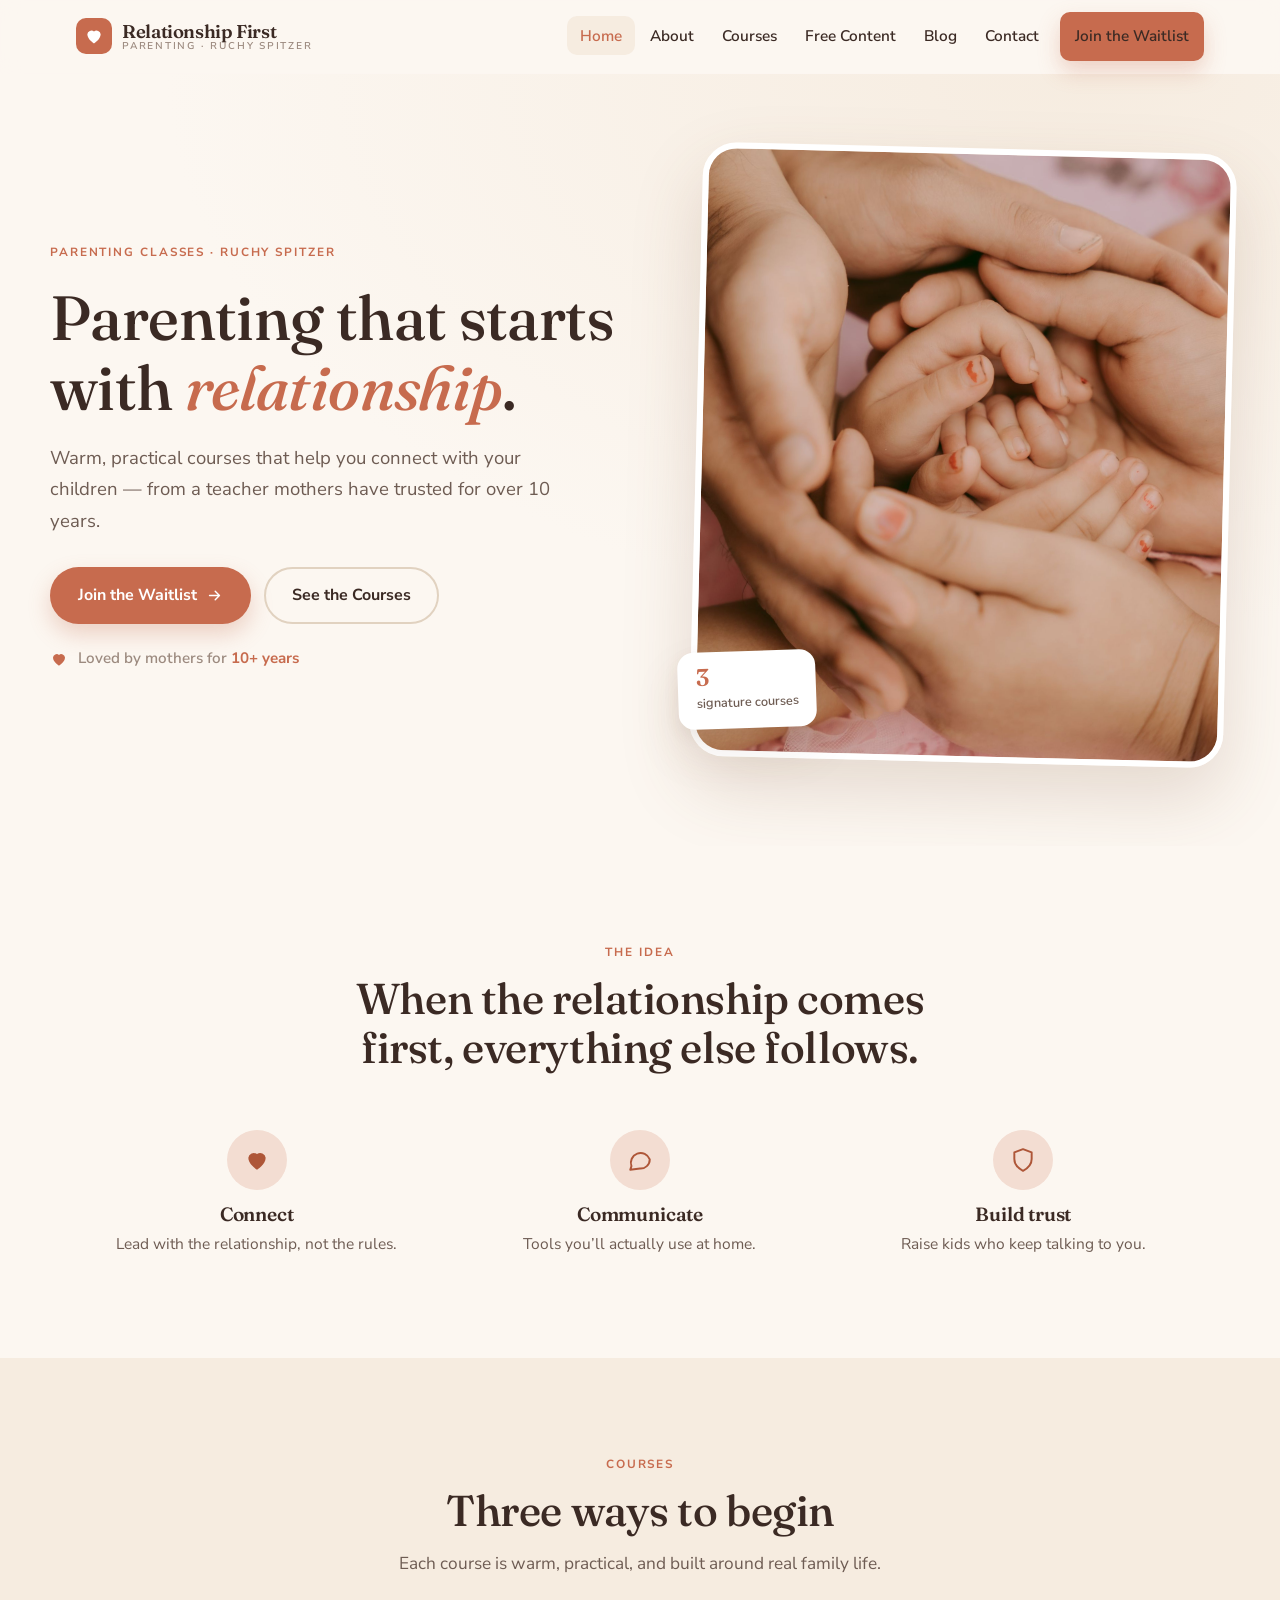
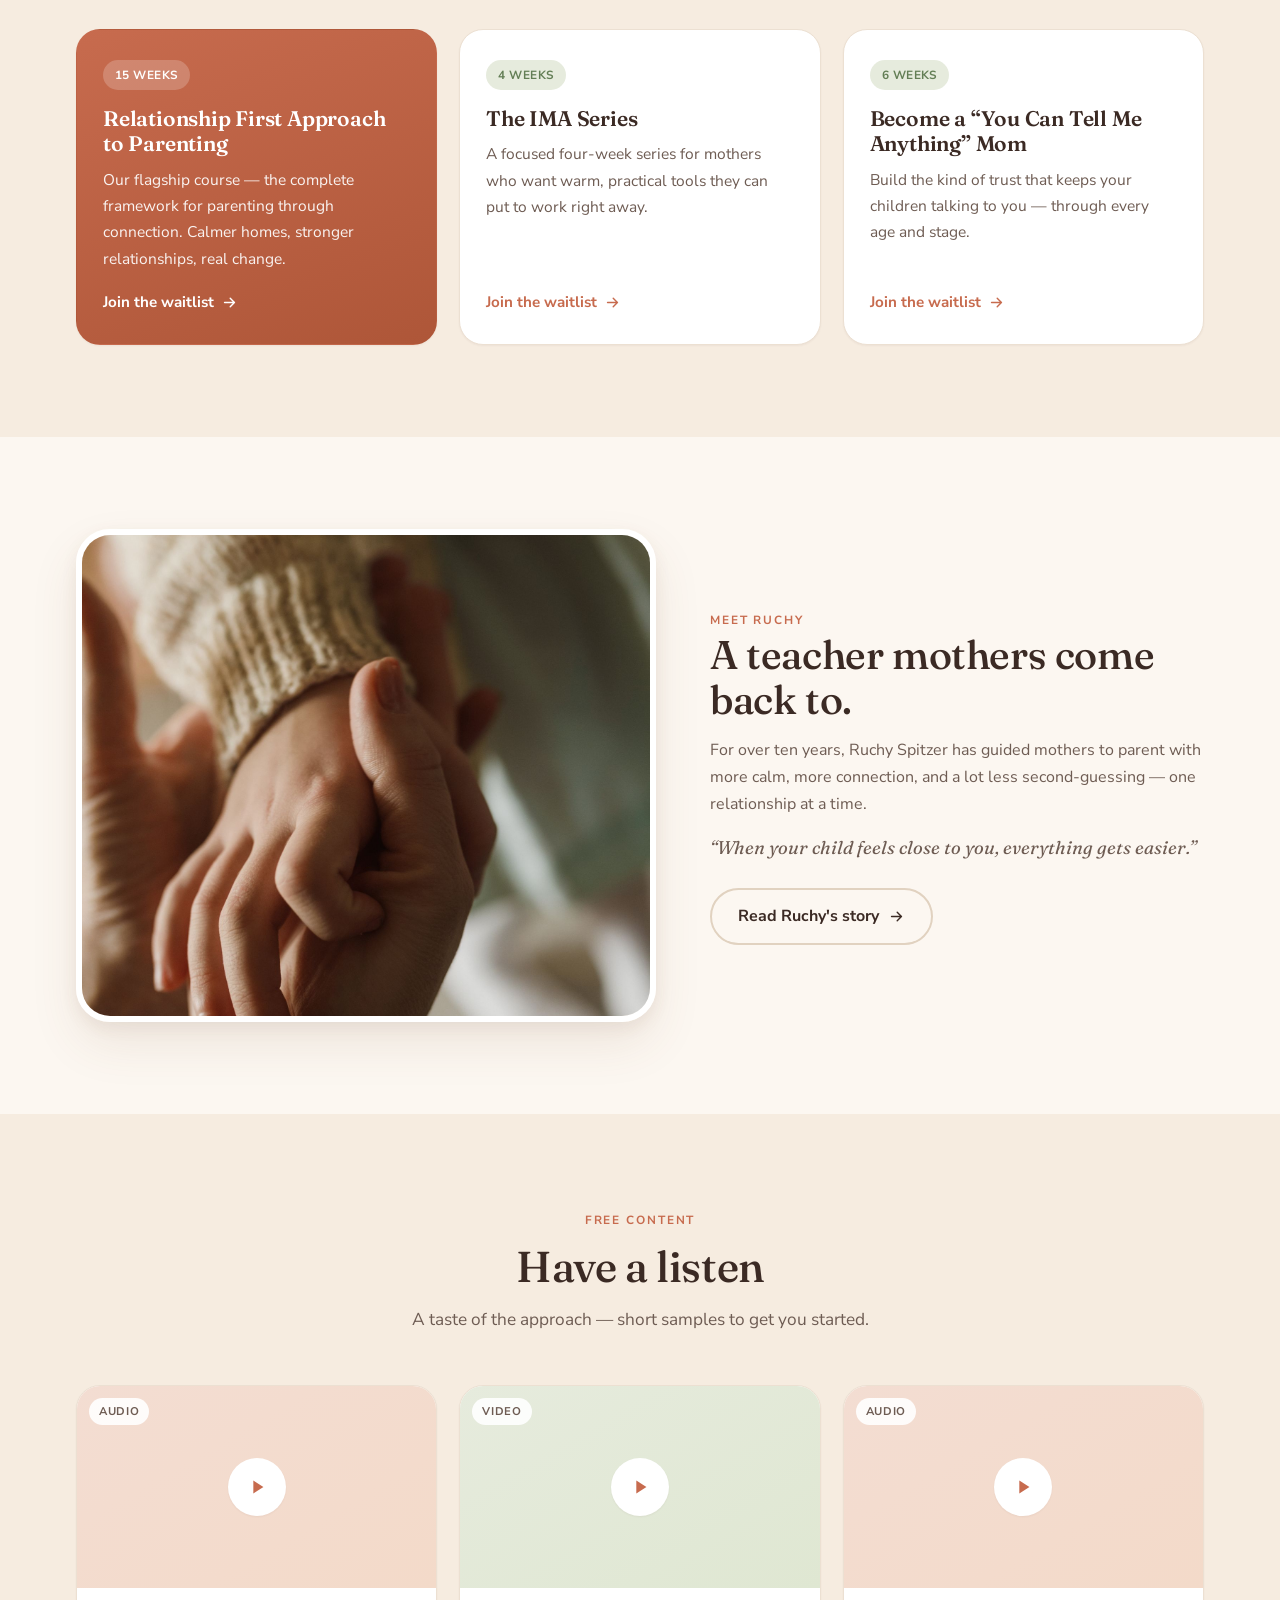
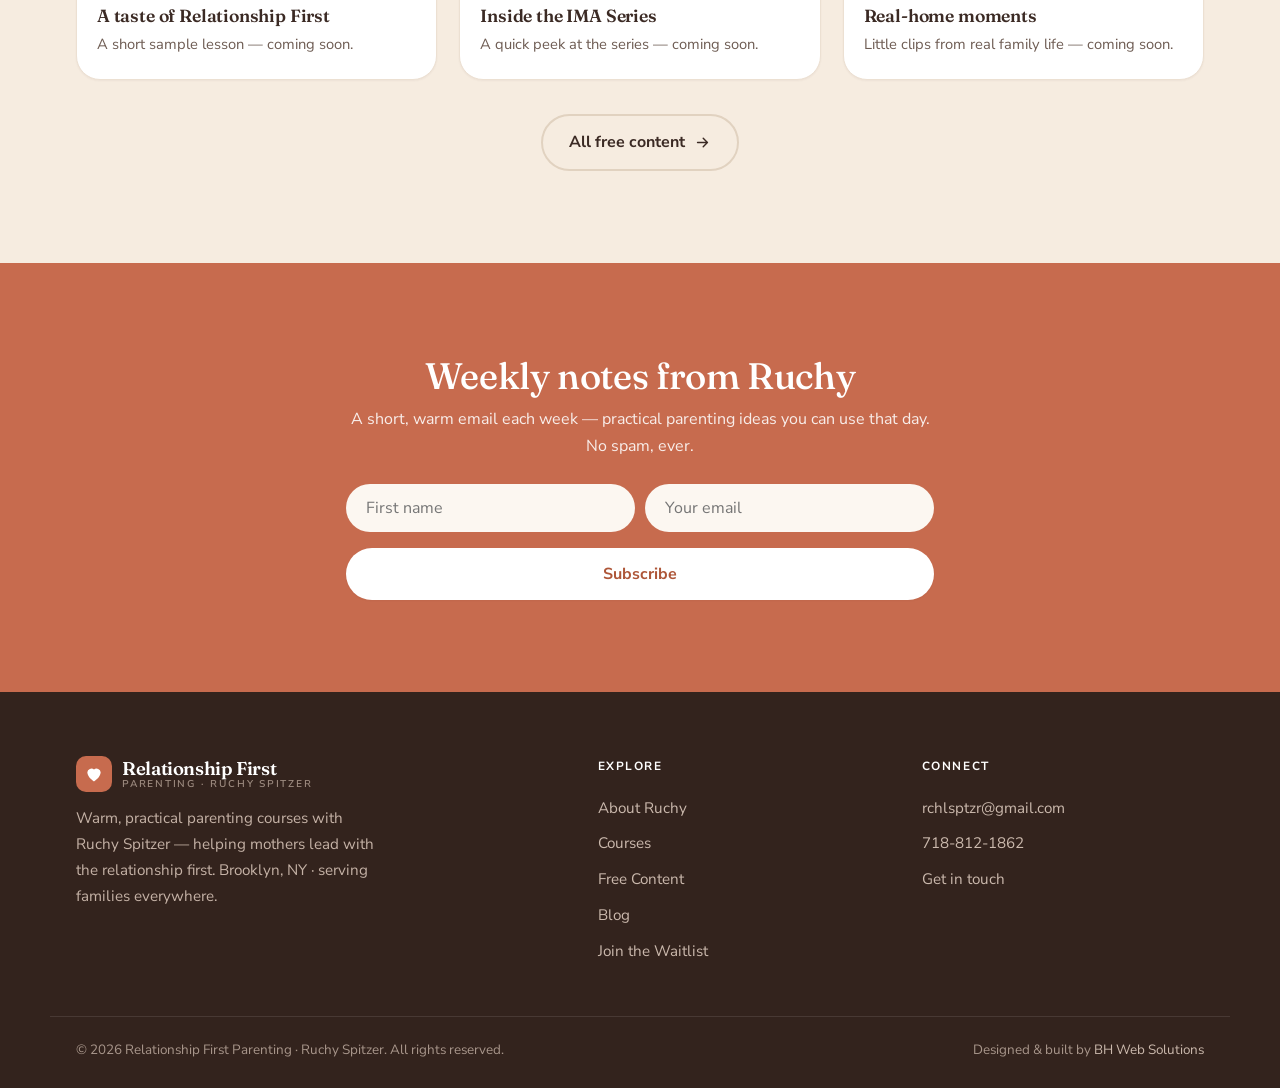
==== index.html @ 416b59f5 "New site: Relationship First Parenting (Ruchy Spitzer) Warm, friendly multi-page site built from the" ====
<!DOCTYPE html>
<html lang="en">
<head>
<meta charset="UTF-8">
<meta name="viewport" content="width=device-width, initial-scale=1.0">
<title>Relationship First Parenting | Ruchy Spitzer — Parenting Classes</title>
<meta name="description" content="Warm, practical parenting courses with Ruchy Spitzer. Lead with the relationship first — sign up or join the waitlist for the next class.">
<meta name="theme-color" content="#C76B4E">
<link rel="icon" type="image/svg+xml" href="assets/favicon.svg">
<meta property="og:type" content="website">
<meta property="og:title" content="Relationship First Parenting | Ruchy Spitzer — Parenting Classes">
<meta property="og:description" content="Warm, practical parenting courses with Ruchy Spitzer. Lead with the relationship first — sign up or join the waitlist for the next class.">
<meta property="og:image" content="assets/img/hero.jpg">
<link rel="preconnect" href="https://fonts.googleapis.com">
<link rel="preconnect" href="https://fonts.gstatic.com" crossorigin>
<link rel="stylesheet" href="assets/site.css">
<script type="application/ld+json">{"@context":"https://schema.org","@type":"Organization","name":"Relationship First Parenting","alternateName":"Ruchy Spitzer Parenting","founder":{"@type":"Person","name":"Ruchy Spitzer"},"url":"https://relationshipfirstparenting.com/","email":"rchlsptzr@gmail.com","telephone":"+1-718-812-1862","description":"Warm, practical parenting courses by Ruchy Spitzer — leading with the relationship first."}</script>
</head>
<body>
<nav class="nav" id="nav">
  <div class="in">
    <a href="index.html" class="brand" aria-label="Relationship First Parenting home">
      <span class="brand__mark"><svg viewBox="0 0 24 24" fill="currentColor"><path d="M12 21s-8-4.9-8-11a5 5 0 0 1 8-3.5A5 5 0 0 1 20 10c0 6.1-8 11-8 11Z"/></svg></span>
      <span class="brand__txt">Relationship First<small>Parenting · Ruchy Spitzer</small></span>
    </a>
    <ul class="nav__links">
      <li><a href="index.html" aria-current="page">Home</a></li>
      <li><a href="about.html">About</a></li>
      <li><a href="courses.html">Courses</a></li>
      <li><a href="resources.html">Free Content</a></li>
      <li><a href="blog.html">Blog</a></li>
      <li><a href="contact.html">Contact</a></li>
      <li class="nav__cta"><a href="contact.html" class="btn btn--clay btn--sm">Join the Waitlist</a></li>
    </ul>
    <button class="burger" id="burger" aria-label="Open menu" aria-expanded="false"><span></span><span></span><span></span></button>
  </div>
</nav>
<div class="mobile" id="mobile">
  <a href="index.html">Home</a>
  <a href="about.html">About</a>
  <a href="courses.html">Courses</a>
  <a href="resources.html">Free Content</a>
  <a href="blog.html">Blog</a>
  <a href="contact.html">Contact</a>
  <a href="contact.html" class="m-cta btn btn--clay">Join the Waitlist</a>
</div>
<header class="hero">
  <div class="in hero__in">
    <div class="rv">
      <span class="eyebrow">Parenting classes · Ruchy Spitzer</span>
      <h1>Parenting that starts with <em>relationship</em>.</h1>
      <p class="sub">Warm, practical courses that help you connect with your children — from a teacher mothers have trusted for over 10 years.</p>
      <div class="cta-row">
        <a href="contact.html" class="btn btn--clay">Join the Waitlist <svg class="arr" width="17" height="17" viewBox="0 0 24 24" fill="none" stroke="currentColor" stroke-width="2" stroke-linecap="round" stroke-linejoin="round"><path d="M5 12h14M13 6l6 6-6 6"/></svg></a>
        <a href="courses.html" class="btn btn--ghost">See the Courses</a>
      </div>
      <div class="note"><svg width=18 height=18 style=color:var(--clay) viewBox="0 0 24 24" fill="currentColor"><path d="M12 21s-8-4.9-8-11a5 5 0 0 1 8-3.5A5 5 0 0 1 20 10c0 6.1-8 11-8 11Z"/></svg> <span>Loved by mothers for <b>10+ years</b></span></div>
    </div>
    <div class="hero__art rv rd1">
      <div class="frame"><img src="assets/img/hero.jpg" alt="A parent and child holding hands"></div>
      <div class="tag"><b>3</b><span>signature courses</span></div>
    </div>
  </div>
</header>

<section class="sec">
  <div class="in">
    <div class="shead center rv"><span class="eyebrow">The idea</span><h2>When the relationship comes first, everything else follows.</h2></div>
    <div class="vals">
      <div class="val rv rd1"><span class="val__ic"><svg width=26 height=26 viewBox="0 0 24 24" fill="currentColor"><path d="M12 21s-8-4.9-8-11a5 5 0 0 1 8-3.5A5 5 0 0 1 20 10c0 6.1-8 11-8 11Z"/></svg></span><h3>Connect</h3><p>Lead with the relationship, not the rules.</p></div>
      <div class="val rv rd2"><span class="val__ic"><svg width="26" height="26" viewBox="0 0 24 24" fill="none" stroke="currentColor" stroke-width="1.8" stroke-linecap="round" stroke-linejoin="round"><path d="M21 11.5a8.4 8.4 0 0 1-9 8.4L3 21l1.1-3.3A8.4 8.4 0 1 1 21 11.5Z"/></svg></span><h3>Communicate</h3><p>Tools you’ll actually use at home.</p></div>
      <div class="val rv rd3"><span class="val__ic"><svg width="26" height="26" viewBox="0 0 24 24" fill="none" stroke="currentColor" stroke-width="1.8" stroke-linecap="round" stroke-linejoin="round"><path d="M12 2 4 5v6c0 5 3.4 8.5 8 11 4.6-2.5 8-6 8-11V5l-8-3Z"/></svg></span><h3>Build trust</h3><p>Raise kids who keep talking to you.</p></div>
    </div>
  </div>
</section>

<section class="sec courses" id="courses">
  <div class="in">
    <div class="shead center rv"><span class="eyebrow">Courses</span><h2>Three ways to begin</h2><p>Each course is warm, practical, and built around real family life.</p></div>
    <div class="course-grid">
      <div class="course feature rv"><span class="wk">15 weeks</span><h3>Relationship First Approach to Parenting</h3><p>Our flagship course — the complete framework for parenting through connection. Calmer homes, stronger relationships, real change.</p><a class="more" href="contact.html">Join the waitlist <svg class="arr" width="17" height="17" viewBox="0 0 24 24" fill="none" stroke="currentColor" stroke-width="2" stroke-linecap="round" stroke-linejoin="round"><path d="M5 12h14M13 6l6 6-6 6"/></svg></a></div>
      <div class="course rv"><span class="wk">4 weeks</span><h3>The IMA Series</h3><p>A focused four-week series for mothers who want warm, practical tools they can put to work right away.</p><a class="more" href="contact.html">Join the waitlist <svg class="arr" width="17" height="17" viewBox="0 0 24 24" fill="none" stroke="currentColor" stroke-width="2" stroke-linecap="round" stroke-linejoin="round"><path d="M5 12h14M13 6l6 6-6 6"/></svg></a></div>
      <div class="course rv"><span class="wk">6 weeks</span><h3>Become a “You Can Tell Me Anything” Mom</h3><p>Build the kind of trust that keeps your children talking to you — through every age and stage.</p><a class="more" href="contact.html">Join the waitlist <svg class="arr" width="17" height="17" viewBox="0 0 24 24" fill="none" stroke="currentColor" stroke-width="2" stroke-linecap="round" stroke-linejoin="round"><path d="M5 12h14M13 6l6 6-6 6"/></svg></a></div>
      
    </div>
  </div>
</section>

<section class="sec">
  <div class="in split flip">
    <div class="split__img rv"><img src="assets/img/about.jpg" alt="Ruchy Spitzer's warm, relationship-first approach"></div>
    <div class="split__body rv rd1">
      <span class="eyebrow">Meet Ruchy</span>
      <h2>A teacher mothers come back to.</h2>
      <p>For over ten years, Ruchy Spitzer has guided mothers to parent with more calm, more connection, and a lot less second-guessing — one relationship at a time.</p>
      <p class="signoff">“When your child feels close to you, everything gets easier.”</p>
      <div class="cta-row"><a href="about.html" class="btn btn--ghost">Read Ruchy's story <svg class="arr" width="17" height="17" viewBox="0 0 24 24" fill="none" stroke="currentColor" stroke-width="2" stroke-linecap="round" stroke-linejoin="round"><path d="M5 12h14M13 6l6 6-6 6"/></svg></a></div>
    </div>
  </div>
</section>

<section class="sec media">
  <div class="in">
    <div class="shead center rv"><span class="eyebrow">Free content</span><h2>Have a listen</h2><p>A taste of the approach — short samples to get you started.</p></div>
    <div class="media-grid">
      <div class="mcard rv rd1"><div class="mcard__top"><span class="mcard__type">Audio</span><span class="mcard__play"><svg width="22" height="22" viewBox="0 0 24 24" fill="currentColor"><path d="M8 5v14l11-7z"/></svg></span></div><div class="mcard__b"><h3>A taste of Relationship First</h3><p>A short sample lesson — coming soon.</p></div></div>
      <div class="mcard rv rd2"><div class="mcard__top sage"><span class="mcard__type">Video</span><span class="mcard__play"><svg width="22" height="22" viewBox="0 0 24 24" fill="currentColor"><path d="M8 5v14l11-7z"/></svg></span></div><div class="mcard__b"><h3>Inside the IMA Series</h3><p>A quick peek at the series — coming soon.</p></div></div>
      <div class="mcard rv rd3"><div class="mcard__top"><span class="mcard__type">Audio</span><span class="mcard__play"><svg width="22" height="22" viewBox="0 0 24 24" fill="currentColor"><path d="M8 5v14l11-7z"/></svg></span></div><div class="mcard__b"><h3>Real-home moments</h3><p>Little clips from real family life — coming soon.</p></div></div>
    </div>
    <div class="shead center rv" style="margin-top:34px"><a href="resources.html" class="btn btn--ghost">All free content <svg class="arr" width="17" height="17" viewBox="0 0 24 24" fill="none" stroke="currentColor" stroke-width="2" stroke-linecap="round" stroke-linejoin="round"><path d="M5 12h14M13 6l6 6-6 6"/></svg></a></div>
  </div>
</section>

<section class="sec news">
  <div class="in">
    <h2>Weekly notes from Ruchy</h2>
    <p>A short, warm email each week — practical parenting ideas you can use that day. No spam, ever.</p>
    <div class="nf-wrap">
      <form class="nf" data-subject="Newsletter signup — Relationship First Parenting">
        <input type="text" name="Name" placeholder="First name" aria-label="First name">
        <input type="email" name="Email" placeholder="Your email" required aria-label="Your email">
        <input type="text" name="_honey" class="hp" tabindex="-1" autocomplete="off" aria-hidden="true">
        <button type="submit" class="btn btn--light">Subscribe</button>
        <p class="nf-status"></p>
      </form>
      <div class="nf-success"><div class="ic"><svg width="20" height="20" viewBox="0 0 24 24" fill="none" stroke="currentColor" stroke-width="2.4" stroke-linecap="round" stroke-linejoin="round"><path d="m20 6-11 11-5-5"/></svg></div><h3>You're on the list!</h3><p>Look out for Ruchy's next note in your inbox.</p></div>
    </div>
  </div>
</section>
<footer class="foot">
  <div class="in foot__grid">
    <div>
      <a href="index.html" class="brand"><span class="brand__mark"><svg viewBox="0 0 24 24" fill="currentColor"><path d="M12 21s-8-4.9-8-11a5 5 0 0 1 8-3.5A5 5 0 0 1 20 10c0 6.1-8 11-8 11Z"/></svg></span><span class="brand__txt">Relationship First<small>Parenting · Ruchy Spitzer</small></span></a>
      <p class="foot__about">Warm, practical parenting courses with Ruchy Spitzer — helping mothers lead with the relationship first. Brooklyn, NY · serving families everywhere.</p>
    </div>
    <div>
      <h5>Explore</h5>
      <a class="fl" href="about.html">About Ruchy</a>
      <a class="fl" href="courses.html">Courses</a>
      <a class="fl" href="resources.html">Free Content</a>
      <a class="fl" href="blog.html">Blog</a>
      <a class="fl" href="contact.html">Join the Waitlist</a>
    </div>
    <div>
      <h5>Connect</h5>
      <a class="fl" href="mailto:rchlsptzr@gmail.com">rchlsptzr@gmail.com</a>
      <a class="fl" href="tel:17188121862">718-812-1862</a>
      <a class="fl" href="contact.html">Get in touch</a>
    </div>
  </div>
  <div class="in foot__bottom">
    <span>© 2026 Relationship First Parenting · Ruchy Spitzer. All rights reserved.</span>
    <span>Designed &amp; built by <a href="https://bhwebsolutions.com" target="_blank" rel="noopener">BH Web Solutions</a></span>
  </div>
</footer>
<script src="assets/site.js" defer></script>
</body>
</html>
---- assets/site.css ----
@import url('https://fonts.googleapis.com/css2?family=Fraunces:ital,opsz,wght@0,9..144,400;0,9..144,500;0,9..144,600;1,9..144,400&family=Nunito+Sans:ital,wght@0,400;0,500;0,600;0,700;1,400&display=swap');
:root{
  --cream:#FCF7F1;--cream-2:#F6ECE0;--paper:#ffffff;
  --ink:#3B2A24;--ink-soft:#6E5C53;--muted:#9C8A7F;
  --clay:#C76B4E;--clay-2:#AE5638;--clay-soft:#F3DDD2;
  --sage:#7E9A6E;--sage-2:#637E55;--sage-soft:#E6EBDD;
  --gold:#E0A94B;
  --line:#ECE0D2;--line-2:#E1D2C0;
  --r-sm:10px;--r:16px;--r-lg:24px;--r-xl:34px;--pill:999px;
  --sh-sm:0 1px 2px rgba(75,45,30,.05);
  --sh:0 6px 16px rgba(120,80,50,.08),0 22px 48px rgba(120,80,50,.10);
  --sh-lg:0 30px 70px rgba(120,80,50,.18);
  --serif:'Fraunces',Georgia,'Times New Roman',serif;
  --sans:'Nunito Sans',-apple-system,BlinkMacSystemFont,'Segoe UI',sans-serif;
  --max:1180px;--nav:74px;
  --ease:cubic-bezier(.4,0,.2,1);--ease-out:cubic-bezier(.22,1,.36,1);
}
*,*::before,*::after{box-sizing:border-box;margin:0;padding:0}
html{scroll-behavior:smooth;scroll-padding-top:calc(var(--nav) + 30px);font-size:16px;-webkit-font-smoothing:antialiased;-moz-osx-font-smoothing:grayscale}
body{font-family:var(--sans);background:var(--cream);color:var(--ink);line-height:1.7;overflow-x:hidden}
a{text-decoration:none;color:inherit}
img{max-width:100%;display:block}
::selection{background:var(--clay-soft);color:var(--clay-2)}
.in{max-width:var(--max);margin:0 auto;padding:0 26px}
.sec{padding:92px 0;position:relative}
h1,h2,h3,h4{font-family:var(--serif);font-weight:500;line-height:1.12;letter-spacing:-.01em;color:var(--ink)}
.eyebrow{font-family:var(--sans);text-transform:uppercase;letter-spacing:.16em;font-size:.74rem;font-weight:700;color:var(--clay)}
.lead{font-size:1.12rem;color:var(--ink-soft)}

/* buttons */
.btn{display:inline-flex;align-items:center;justify-content:center;gap:9px;font-family:var(--sans);font-weight:700;font-size:1rem;padding:13px 26px;border-radius:var(--pill);cursor:pointer;border:2px solid transparent;transition:transform .2s var(--ease),background .2s,box-shadow .2s,border-color .2s,color .2s;white-space:nowrap}
.btn--clay{background:var(--clay);color:#fff;box-shadow:0 10px 22px rgba(199,107,78,.28)}
.btn--clay:hover{background:var(--clay-2);transform:translateY(-2px);box-shadow:0 16px 30px rgba(199,107,78,.36)}
.btn--ghost{background:transparent;color:var(--ink);border-color:var(--line-2)}
.btn--ghost:hover{border-color:var(--clay);color:var(--clay);transform:translateY(-2px)}
.btn--light{background:#fff;color:var(--clay-2);box-shadow:var(--sh-sm)}
.btn--light:hover{transform:translateY(-2px);box-shadow:var(--sh)}
.btn--sm{padding:10px 20px;font-size:.92rem}
.btn:hover svg.arr{transform:translateX(3px)}
.btn svg{transition:transform .2s var(--ease)}

/* nav */
.nav{position:sticky;top:0;z-index:1000;height:var(--nav);background:rgba(252,247,241,.9);backdrop-filter:blur(10px);display:flex;align-items:center;border-bottom:1px solid transparent;transition:box-shadow .25s,border-color .25s,background .25s}
.nav.scrolled{box-shadow:0 4px 20px rgba(120,80,50,.08);border-bottom-color:var(--line)}
.nav .in{width:100%;display:flex;align-items:center;justify-content:space-between;gap:18px}
.brand{display:flex;align-items:center;gap:10px}
.brand__mark{width:36px;height:36px;flex:0 0 auto;border-radius:10px;background:var(--clay);display:grid;place-items:center}
.brand__mark svg{width:20px;height:20px;color:#fff}
.brand__txt{font-family:var(--serif);font-weight:600;font-size:1.16rem;letter-spacing:-.02em;color:var(--ink);line-height:1.05}
.brand__txt small{display:block;font-family:var(--sans);font-weight:600;font-size:.62rem;letter-spacing:.18em;text-transform:uppercase;color:var(--muted)}
.nav__links{display:flex;align-items:center;gap:2px;list-style:none}
.nav__links a{color:var(--ink);padding:9px 13px;border-radius:var(--r-sm);font-weight:600;font-size:.96rem;transition:color .18s,background .18s}
.nav__links a:hover,.nav__links a[aria-current=page]{color:var(--clay);background:var(--cream-2)}
.nav__cta{margin-left:6px}
.burger{display:none;flex-direction:column;gap:5px;background:none;border:none;cursor:pointer;padding:9px}
.burger span{width:24px;height:2px;background:var(--ink);border-radius:2px;transition:.25s var(--ease)}
.burger.on span:nth-child(1){transform:rotate(45deg) translate(5px,5px)}
.burger.on span:nth-child(2){opacity:0}
.burger.on span:nth-child(3){transform:rotate(-45deg) translate(5px,-5px)}
.mobile{position:fixed;inset:0;z-index:999;background:rgba(252,247,241,.98);backdrop-filter:blur(14px);display:flex;flex-direction:column;align-items:center;justify-content:center;gap:6px;opacity:0;pointer-events:none;transition:opacity .26s}
.mobile.on{opacity:1;pointer-events:all}
.mobile a{font-family:var(--serif);font-weight:500;font-size:1.5rem;color:var(--ink);padding:8px 16px;border-radius:var(--r)}
.mobile .m-cta{font-family:var(--sans);font-weight:700;font-size:1.05rem;background:var(--clay);color:#fff;margin-top:10px}

/* hero */
.hero{position:relative;background:radial-gradient(120% 120% at 85% 0%,var(--cream-2),var(--cream) 60%);overflow:hidden}
.hero__in{display:grid;grid-template-columns:1.05fr .95fr;gap:56px;align-items:center;padding:74px 0 84px}
.hero h1{font-size:clamp(2.5rem,5vw,3.9rem);font-weight:500;margin:18px 0 0}
.hero h1 em{font-style:italic;color:var(--clay)}
.hero .sub{margin-top:20px;font-size:1.16rem;color:var(--ink-soft);max-width:46ch}
.hero .cta-row{margin-top:30px;display:flex;flex-wrap:wrap;gap:13px}
.hero .note{margin-top:22px;display:flex;align-items:center;gap:10px;font-size:.95rem;color:var(--muted);font-weight:600}
.hero .note b{color:var(--clay)}
.hero__art{position:relative}
.hero__art .frame{border-radius:var(--r-xl);overflow:hidden;box-shadow:var(--sh-lg);border:6px solid #fff;rotate:1.4deg;aspect-ratio:4/4.6}
.hero__art .frame img{width:100%;height:100%;object-fit:cover}
.hero__art .tag{position:absolute;left:-18px;bottom:34px;background:#fff;border-radius:16px;box-shadow:var(--sh);padding:13px 18px;rotate:-2deg}
.hero__art .tag b{font-family:var(--serif);font-weight:600;font-size:1.5rem;color:var(--clay);display:block;line-height:1}
.hero__art .tag span{font-size:.8rem;color:var(--ink-soft);font-weight:600}

/* section heading */
.shead{max-width:660px}
.shead.center{margin-inline:auto;text-align:center}
.shead h2{font-size:clamp(1.9rem,3.6vw,2.7rem);margin-top:10px}
.shead p{margin-top:14px;color:var(--ink-soft);font-size:1.08rem}

/* value points */
.vals{display:grid;grid-template-columns:repeat(3,1fr);gap:22px;margin-top:50px}
.val{text-align:center;padding:8px}
.val__ic{width:60px;height:60px;border-radius:50%;background:var(--clay-soft);color:var(--clay-2);display:grid;place-items:center;margin:0 auto 14px}
.val h3{font-size:1.2rem;font-weight:600}
.val p{margin-top:6px;color:var(--ink-soft);font-size:.97rem}

/* courses */
.courses{background:var(--cream-2)}
.course-grid{display:grid;grid-template-columns:repeat(3,1fr);gap:22px;margin-top:50px}
.course{display:flex;flex-direction:column;background:#fff;border:1px solid var(--line);border-radius:var(--r-lg);padding:30px 26px 28px;box-shadow:var(--sh-sm);transition:transform .26s var(--ease-out),box-shadow .26s}
.course:hover{transform:translateY(-6px);box-shadow:var(--sh)}
.course .wk{align-self:flex-start;font-size:.74rem;font-weight:700;letter-spacing:.04em;text-transform:uppercase;color:var(--sage-2);background:var(--sage-soft);padding:5px 12px;border-radius:var(--pill)}
.course h3{font-size:1.32rem;font-weight:600;margin:16px 0 0;line-height:1.2}
.course p{margin-top:10px;color:var(--ink-soft);font-size:.97rem;flex:1}
.course .more{margin-top:18px;font-weight:700;color:var(--clay);display:inline-flex;align-items:center;gap:7px;font-size:.95rem}
.course.feature{background:linear-gradient(160deg,var(--clay),var(--clay-2));color:#fff;border-color:transparent}
.course.feature h3,.course.feature p{color:#fff}.course.feature p{opacity:.92}
.course.feature .wk{background:rgba(255,255,255,.2);color:#fff}
.course.feature .more{color:#fff}

/* split (about / media) */
.split{display:grid;grid-template-columns:.92fr 1.08fr;gap:54px;align-items:center}
.split.flip{grid-template-columns:1.08fr .92fr}
.split__img{border-radius:var(--r-xl);overflow:hidden;box-shadow:var(--sh);border:6px solid #fff;aspect-ratio:4/3.4}
.split__img img{width:100%;height:100%;object-fit:cover}
.split__body h2{font-size:clamp(1.8rem,3.4vw,2.5rem)}
.split__body p{margin-top:14px;color:var(--ink-soft)}
.split__body .cta-row{margin-top:24px;display:flex;flex-wrap:wrap;gap:12px}
.signoff{margin-top:18px;font-family:var(--serif);font-style:italic;font-size:1.15rem;color:var(--clay)}

/* media / resources */
.media{background:var(--cream-2)}
.media-grid{display:grid;grid-template-columns:repeat(3,1fr);gap:22px;margin-top:50px}
.mcard{background:#fff;border:1px solid var(--line);border-radius:var(--r-lg);overflow:hidden;box-shadow:var(--sh-sm)}
.mcard__top{aspect-ratio:16/9;background:linear-gradient(150deg,var(--clay-soft),var(--blush,#f3dac9));display:grid;place-items:center;position:relative}
.mcard__top.sage{background:linear-gradient(150deg,var(--sage-soft),#dfe7d2)}
.mcard__play{width:58px;height:58px;border-radius:50%;background:#fff;color:var(--clay);display:grid;place-items:center;box-shadow:var(--sh-sm)}
.mcard__type{position:absolute;top:12px;left:12px;font-size:.7rem;font-weight:700;letter-spacing:.06em;text-transform:uppercase;color:var(--ink-soft);background:rgba(255,255,255,.9);padding:4px 10px;border-radius:var(--pill)}
.mcard__b{padding:18px 20px 22px}
.mcard__b h3{font-size:1.1rem;font-weight:600}
.mcard__b p{margin-top:6px;color:var(--ink-soft);font-size:.92rem}
.mcard audio{width:100%;margin-top:14px}

/* forms */
.formcard{background:#fff;border:1px solid var(--line);border-radius:var(--r-lg);box-shadow:var(--sh);padding:30px 30px 32px}
.formcard h3{font-size:1.4rem;font-weight:600}
.formcard .hint{color:var(--ink-soft);font-size:.95rem;margin:6px 0 18px}
.nf .fg{margin-bottom:13px}
.nf .fg.row2{display:grid;grid-template-columns:1fr 1fr;gap:12px}
.nf label{display:block;font-size:.82rem;font-weight:700;color:var(--ink);margin-bottom:5px}
.nf input,.nf select,.nf textarea{width:100%;font-family:var(--sans);font-size:1rem;color:var(--ink);background:var(--cream);border:1.5px solid var(--line-2);border-radius:var(--r-sm);padding:12px 14px;transition:border-color .18s,background .18s,box-shadow .18s}
.nf textarea{min-height:104px;resize:vertical}
.nf input:focus,.nf select:focus,.nf textarea:focus{outline:none;border-color:var(--clay);background:#fff;box-shadow:0 0 0 3px rgba(199,107,78,.14)}
.nf .btn{width:100%;margin-top:6px}
.nf .hp{position:absolute!important;left:-9999px!important;width:1px;height:1px;opacity:0}
.nf-status{margin-top:10px;font-size:.9rem;font-weight:600;color:var(--clay-2);display:none}
.nf-status.show{display:block}
.nf-success{display:none;text-align:center;padding:14px 6px}
.nf-success.show{display:block}
.nf-success .ic{width:60px;height:60px;border-radius:50%;background:var(--sage-soft);color:var(--sage-2);display:grid;place-items:center;margin:0 auto 12px}
.nf-success h3{font-size:1.3rem;font-weight:600}
.nf-success p{color:var(--ink-soft);margin-top:6px}

/* waitlist band */
.join{background:linear-gradient(160deg,#fff,var(--cream-2))}
.join__wrap{display:grid;grid-template-columns:1fr 1.05fr;gap:54px;align-items:center}
.join__body h2{font-size:clamp(1.9rem,3.6vw,2.6rem)}
.join__body p{margin-top:14px;color:var(--ink-soft)}
.join__body ul{list-style:none;margin-top:20px;display:grid;gap:11px}
.join__body li{display:flex;align-items:center;gap:12px;font-weight:600;color:var(--ink)}
.join__body li svg{flex:0 0 auto;color:var(--clay)}

/* newsletter strip */
.news{background:var(--clay);color:#fff;text-align:center}
.news .in{max-width:640px}
.news h2{color:#fff;font-size:clamp(1.7rem,3vw,2.3rem)}
.news p{color:rgba(255,255,255,.88);margin-top:10px}
.news form{margin-top:24px;display:flex;gap:10px;flex-wrap:wrap;justify-content:center}
.news input{flex:1;min-width:240px;font-family:var(--sans);font-size:1rem;border:none;border-radius:var(--pill);padding:13px 20px;color:var(--ink)}
.news input:focus{outline:none;box-shadow:0 0 0 3px rgba(255,255,255,.4)}
.news .btn--light{flex:0 0 auto}
.news .nf-success{color:#fff}.news .nf-success .ic{background:rgba(255,255,255,.18);color:#fff}.news .nf-success h3{color:#fff}.news .nf-success p{color:rgba(255,255,255,.9)}
.news .nf-status{color:#ffe9e0}

/* blog */
.blog-grid{display:grid;grid-template-columns:repeat(3,1fr);gap:24px;margin-top:50px}
.post{display:flex;flex-direction:column;background:#fff;border:1px solid var(--line);border-radius:var(--r-lg);overflow:hidden;box-shadow:var(--sh-sm);transition:transform .26s var(--ease-out),box-shadow .26s}
.post:hover{transform:translateY(-6px);box-shadow:var(--sh)}
.post__top{height:120px;background:linear-gradient(150deg,var(--clay-soft),#f3dac9)}
.post:nth-child(3n+2) .post__top{background:linear-gradient(150deg,var(--sage-soft),#dfe7d2)}
.post:nth-child(3n) .post__top{background:linear-gradient(150deg,#f6e3c4,#f0d3a8)}
.post__b{padding:22px 24px 24px;display:flex;flex-direction:column;gap:8px;flex:1}
.post__cat{font-size:.72rem;font-weight:700;letter-spacing:.05em;text-transform:uppercase;color:var(--clay)}
.post h3{font-size:1.18rem;font-weight:600;line-height:1.25}
.post p{color:var(--ink-soft);font-size:.93rem;flex:1}

/* page title */
.titlebar{background:radial-gradient(120% 120% at 80% 0%,var(--cream-2),var(--cream) 65%);padding:62px 0 54px;border-bottom:1px solid var(--line)}
.titlebar .crumb{font-size:.85rem;font-weight:700;color:var(--muted);margin-bottom:12px}
.titlebar .crumb a:hover{color:var(--clay)}.titlebar .crumb b{color:var(--ink)}
.titlebar h1{font-size:clamp(2.1rem,4.4vw,3.1rem);font-weight:500}
.titlebar p{margin-top:14px;color:var(--ink-soft);font-size:1.1rem;max-width:60ch}

/* contact details */
.cwrap{display:grid;grid-template-columns:.85fr 1.15fr;gap:50px;align-items:start}
.cline{display:flex;gap:14px;align-items:flex-start;padding:14px 0;border-top:1px solid var(--line)}
.cline:first-of-type{border-top:none}
.cline .ic{width:42px;height:42px;flex:0 0 auto;border-radius:12px;background:var(--clay-soft);color:var(--clay-2);display:grid;place-items:center}
.cline .k{font-size:.74rem;font-weight:700;letter-spacing:.05em;text-transform:uppercase;color:var(--muted)}
.cline .v{font-weight:700;color:var(--ink)}
.cline .v a:hover{color:var(--clay)}

/* footer */
.foot{background:#33231D;color:#d9c8bd;padding:64px 0 26px}
.foot__grid{display:grid;grid-template-columns:1.7fr 1fr 1fr;gap:42px}
.foot .brand__txt{color:#fff}
.foot__about{font-size:.95rem;line-height:1.7;max-width:34ch;margin-top:14px;color:#c5b2a6}
.foot h5{color:#fff;font-family:var(--sans);font-size:.74rem;letter-spacing:.13em;text-transform:uppercase;font-weight:700;margin-bottom:14px}
.foot a.fl{display:block;color:#cbb9ad;padding:5px 0;font-size:.95rem;transition:color .18s}
.foot a.fl:hover{color:var(--gold)}
.foot__bottom{border-top:1px solid rgba(255,255,255,.1);margin-top:46px;padding-top:22px;display:flex;justify-content:space-between;flex-wrap:wrap;gap:12px;font-size:.84rem;color:#a8968b}
.foot__bottom a{color:#cbb9ad}.foot__bottom a:hover{color:var(--gold)}

/* reveal */
.rv{opacity:0;transform:translateY(24px);transition:opacity .7s var(--ease-out),transform .7s var(--ease-out)}
.rv.show{opacity:1;transform:none}
.rd1{transition-delay:.07s}.rd2{transition-delay:.14s}.rd3{transition-delay:.21s}

@media(max-width:920px){
  .hero__in{grid-template-columns:1fr;gap:30px;padding:54px 0 64px}
  .hero__art{max-width:440px}
  .vals,.course-grid,.media-grid,.blog-grid{grid-template-columns:1fr 1fr}
  .split,.split.flip,.join__wrap,.cwrap{grid-template-columns:1fr;gap:32px}
  .split.flip .split__img{order:-1}
  .foot__grid{grid-template-columns:1fr 1fr}
}
@media(max-width:620px){
  .sec{padding:64px 0}
  .nav__links{display:none}.burger{display:flex}
  .vals,.course-grid,.media-grid,.blog-grid{grid-template-columns:1fr}
  .nf .fg.row2{grid-template-columns:1fr}
  .foot__grid{grid-template-columns:1fr}
  .hero .cta-row .btn{width:100%}
}
@media(prefers-reduced-motion:reduce){*{animation:none!important;transition:none!important}.rv{opacity:1;transform:none}}
:focus-visible{outline:3px solid var(--clay);outline-offset:2px;border-radius:6px}
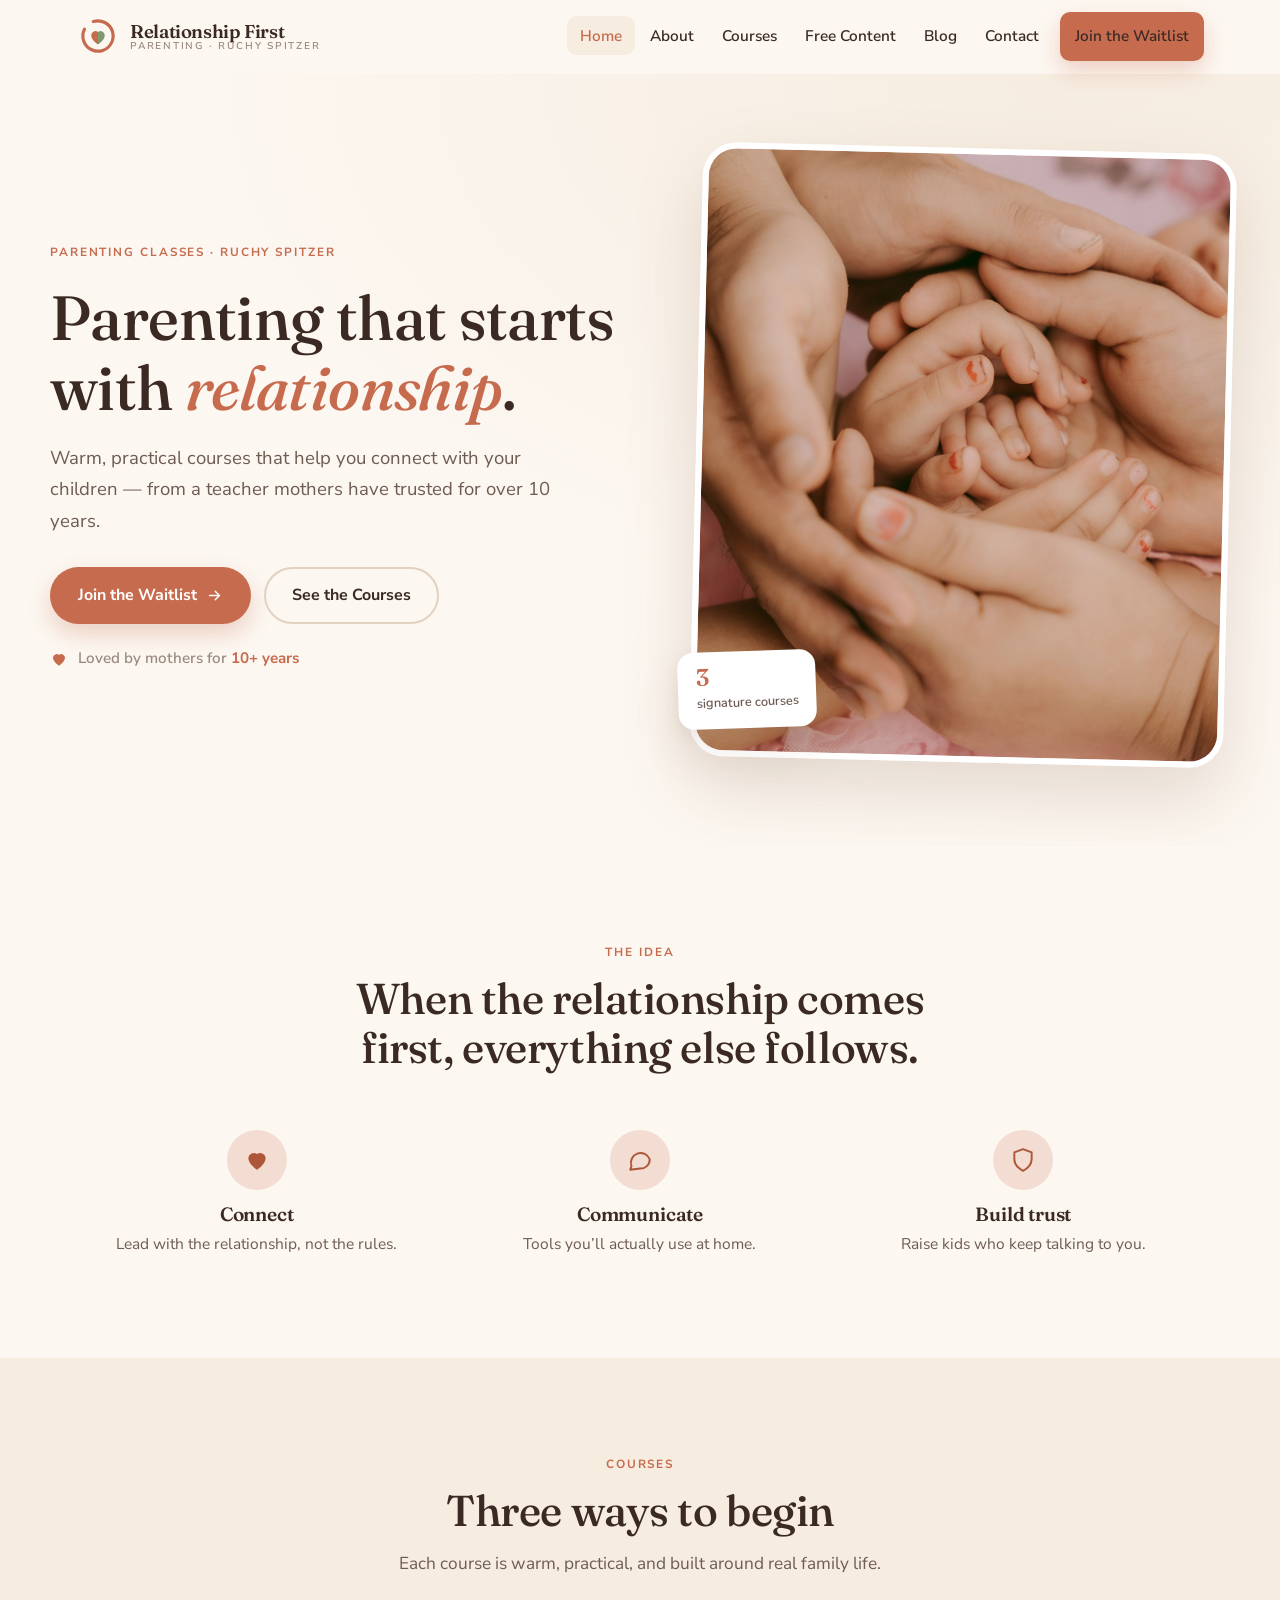
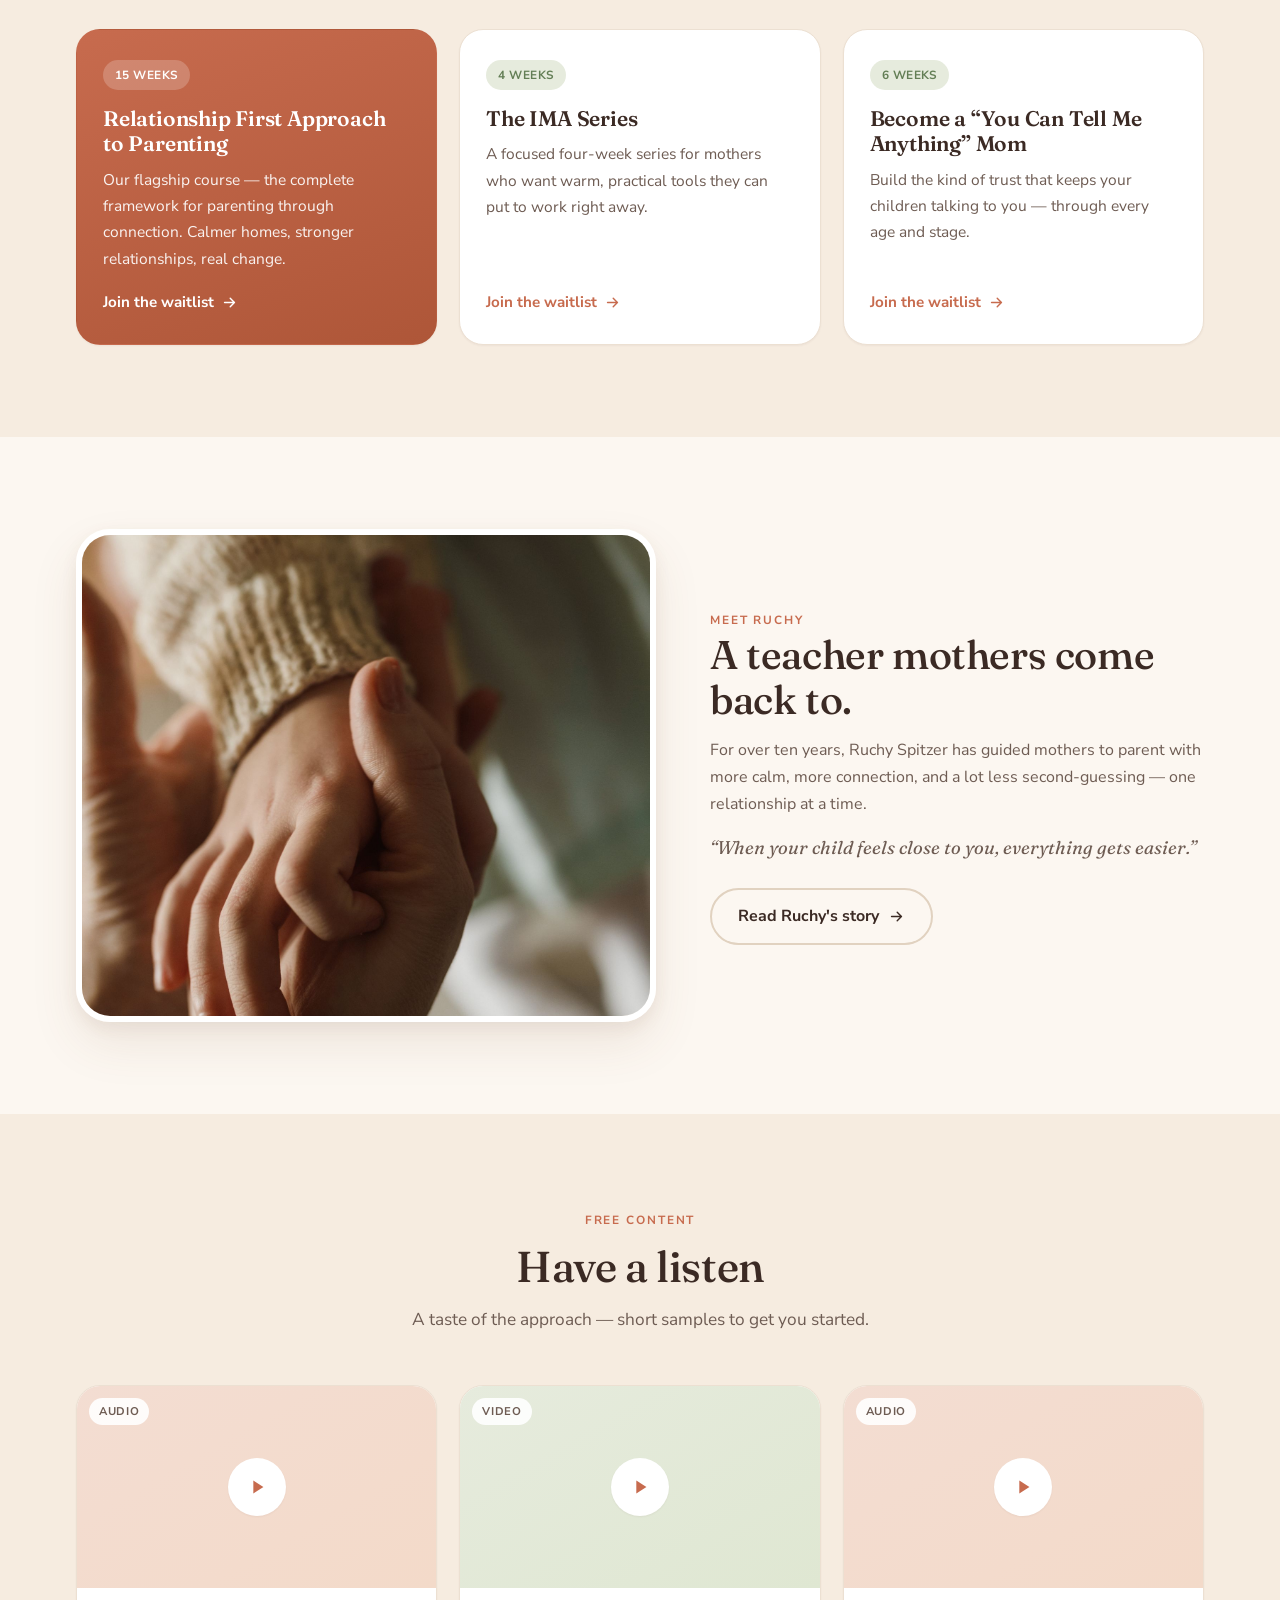
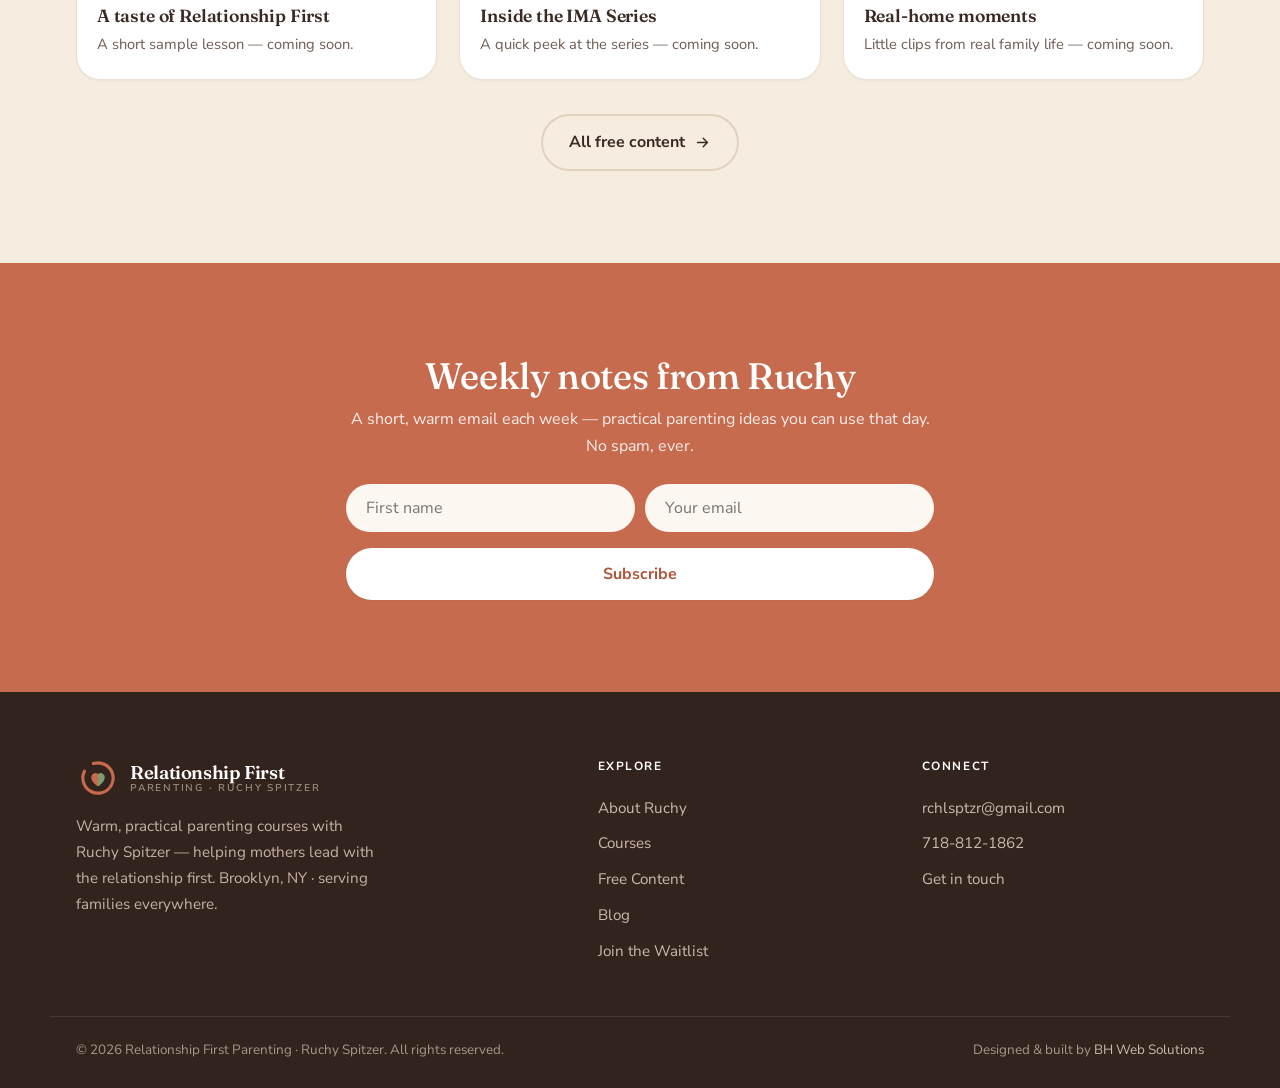
==== commit 78b1d26b: "Add brand logo (Option B: journey ring + two-tone heart) - New SVG mark (open 'journey' ring + heart" ====
--- a/index.html
+++ b/index.html
@@ -17,10 +17,11 @@
 <script type="application/ld+json">{"@context":"https://schema.org","@type":"Organization","name":"Relationship First Parenting","alternateName":"Ruchy Spitzer Parenting","founder":{"@type":"Person","name":"Ruchy Spitzer"},"url":"https://relationshipfirstparenting.com/","email":"rchlsptzr@gmail.com","telephone":"+1-718-812-1862","description":"Warm, practical parenting courses by Ruchy Spitzer — leading with the relationship first."}</script>
 </head>
 <body>
+<svg width="0" height="0" aria-hidden="true" style="position:absolute"><defs><clipPath id="rfL" clipPathUnits="objectBoundingBox"><rect x="0" y="0" width=".5" height="1"/></clipPath><clipPath id="rfR" clipPathUnits="objectBoundingBox"><rect x=".5" y="0" width=".5" height="1"/></clipPath></defs></svg>
 <nav class="nav" id="nav">
   <div class="in">
     <a href="index.html" class="brand" aria-label="Relationship First Parenting home">
-      <span class="brand__mark"><svg viewBox="0 0 24 24" fill="currentColor"><path d="M12 21s-8-4.9-8-11a5 5 0 0 1 8-3.5A5 5 0 0 1 20 10c0 6.1-8 11-8 11Z"/></svg></span>
+      <span class="brand__mark"><svg viewBox="0 0 64 64" aria-hidden="true"><circle cx="32" cy="32" r="22" fill="none" stroke="#C76B4E" stroke-width="4.6" stroke-linecap="round" stroke-dasharray="120 18" transform="rotate(-108 32 32)"/><g transform="translate(17 18) scale(1.25)"><path d="M12 21s-8-4.9-8-11a5 5 0 0 1 8-3.5A5 5 0 0 1 20 10c0 6.1-8 11-8 11Z" fill="#C76B4E" clip-path="url(#rfL)"/><path d="M12 21s-8-4.9-8-11a5 5 0 0 1 8-3.5A5 5 0 0 1 20 10c0 6.1-8 11-8 11Z" fill="#7E9A6E" clip-path="url(#rfR)"/></g></svg></span>
       <span class="brand__txt">Relationship First<small>Parenting · Ruchy Spitzer</small></span>
     </a>
     <ul class="nav__links">
@@ -130,7 +131,7 @@
 <footer class="foot">
   <div class="in foot__grid">
     <div>
-      <a href="index.html" class="brand"><span class="brand__mark"><svg viewBox="0 0 24 24" fill="currentColor"><path d="M12 21s-8-4.9-8-11a5 5 0 0 1 8-3.5A5 5 0 0 1 20 10c0 6.1-8 11-8 11Z"/></svg></span><span class="brand__txt">Relationship First<small>Parenting · Ruchy Spitzer</small></span></a>
+      <a href="index.html" class="brand"><span class="brand__mark"><svg viewBox="0 0 64 64" aria-hidden="true"><circle cx="32" cy="32" r="22" fill="none" stroke="#C76B4E" stroke-width="4.6" stroke-linecap="round" stroke-dasharray="120 18" transform="rotate(-108 32 32)"/><g transform="translate(17 18) scale(1.25)"><path d="M12 21s-8-4.9-8-11a5 5 0 0 1 8-3.5A5 5 0 0 1 20 10c0 6.1-8 11-8 11Z" fill="#C76B4E" clip-path="url(#rfL)"/><path d="M12 21s-8-4.9-8-11a5 5 0 0 1 8-3.5A5 5 0 0 1 20 10c0 6.1-8 11-8 11Z" fill="#7E9A6E" clip-path="url(#rfR)"/></g></svg></span><span class="brand__txt">Relationship First<small>Parenting · Ruchy Spitzer</small></span></a>
       <p class="foot__about">Warm, practical parenting courses with Ruchy Spitzer — helping mothers lead with the relationship first. Brooklyn, NY · serving families everywhere.</p>
     </div>
     <div>
--- a/assets/site.css
+++ b/assets/site.css
@@ -44,8 +44,8 @@
 .nav.scrolled{box-shadow:0 4px 20px rgba(120,80,50,.08);border-bottom-color:var(--line)}
 .nav .in{width:100%;display:flex;align-items:center;justify-content:space-between;gap:18px}
 .brand{display:flex;align-items:center;gap:10px}
-.brand__mark{width:36px;height:36px;flex:0 0 auto;border-radius:10px;background:var(--clay);display:grid;place-items:center}
-.brand__mark svg{width:20px;height:20px;color:#fff}
+.brand__mark{width:44px;height:44px;flex:0 0 auto;display:grid;place-items:center}
+.brand__mark svg{width:44px;height:44px;display:block}
 .brand__txt{font-family:var(--serif);font-weight:600;font-size:1.16rem;letter-spacing:-.02em;color:var(--ink);line-height:1.05}
 .brand__txt small{display:block;font-family:var(--sans);font-weight:600;font-size:.62rem;letter-spacing:.18em;text-transform:uppercase;color:var(--muted)}
 .nav__links{display:flex;align-items:center;gap:2px;list-style:none}
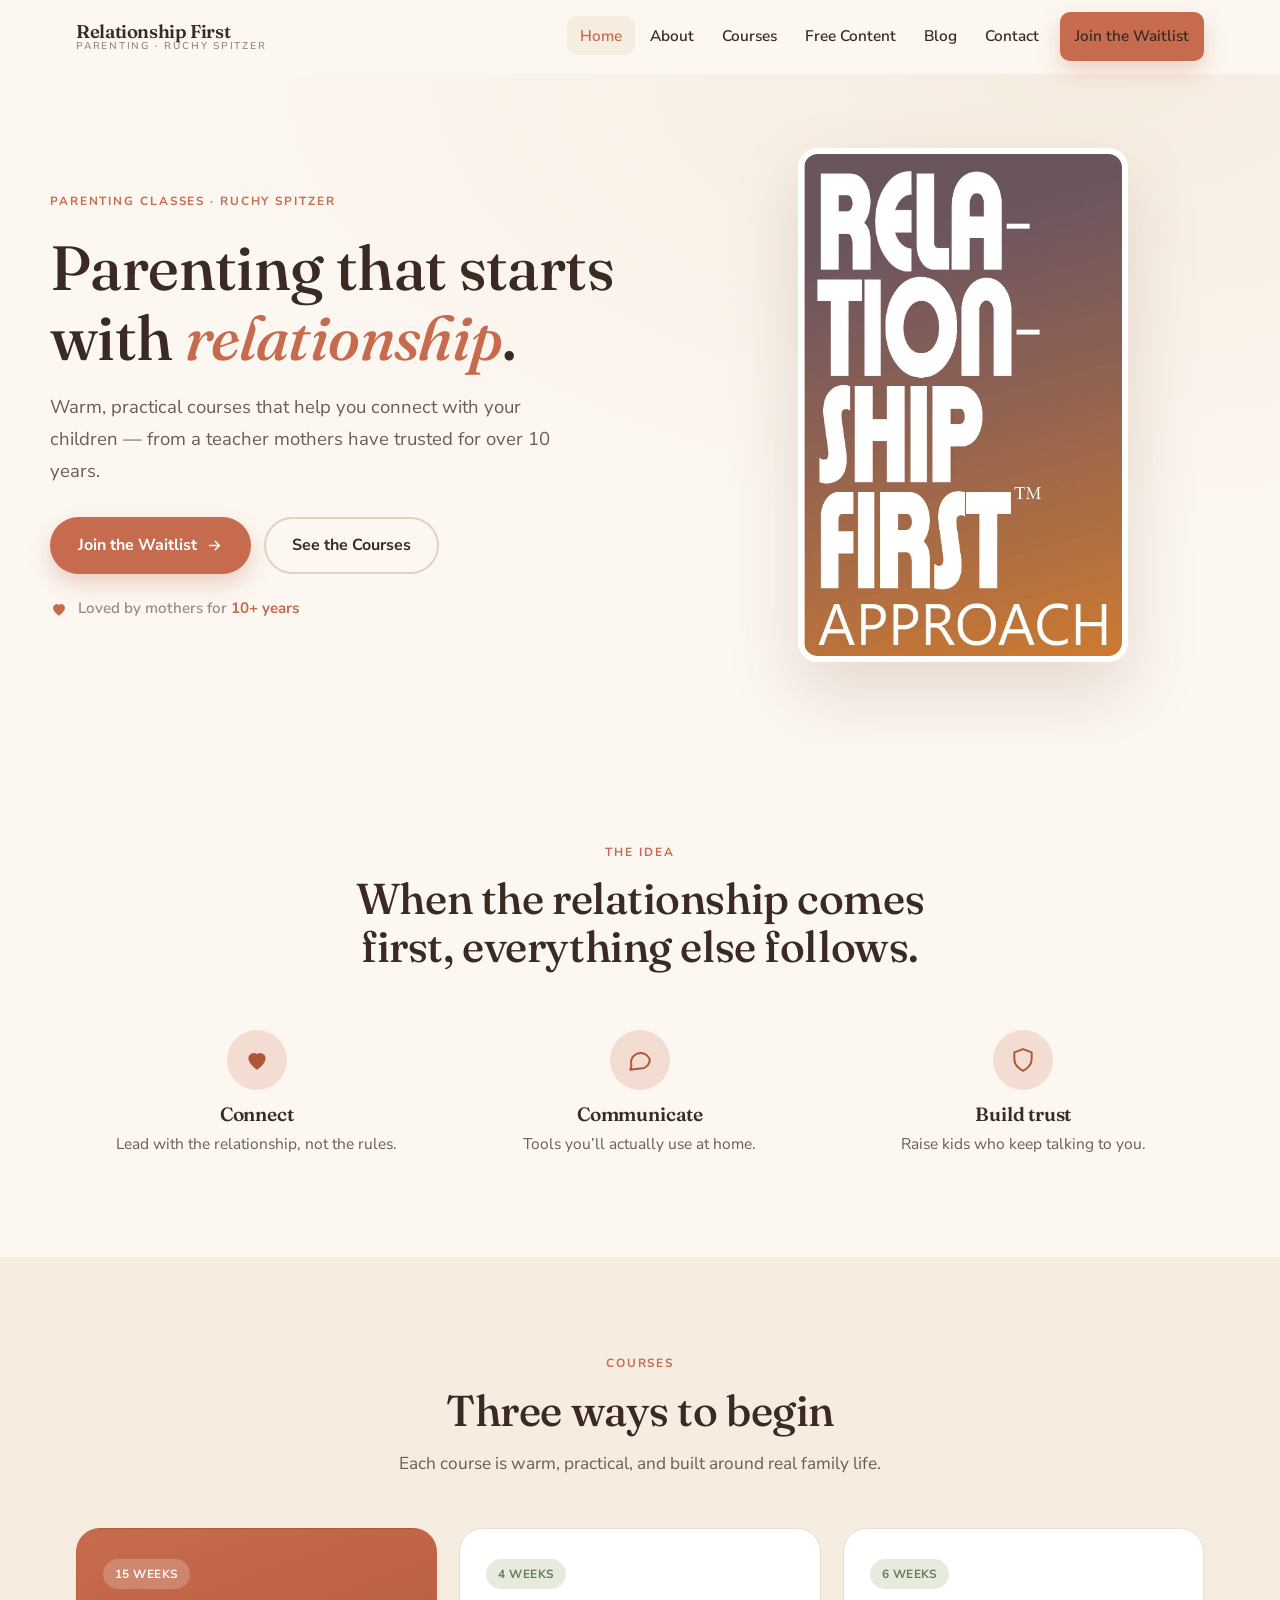
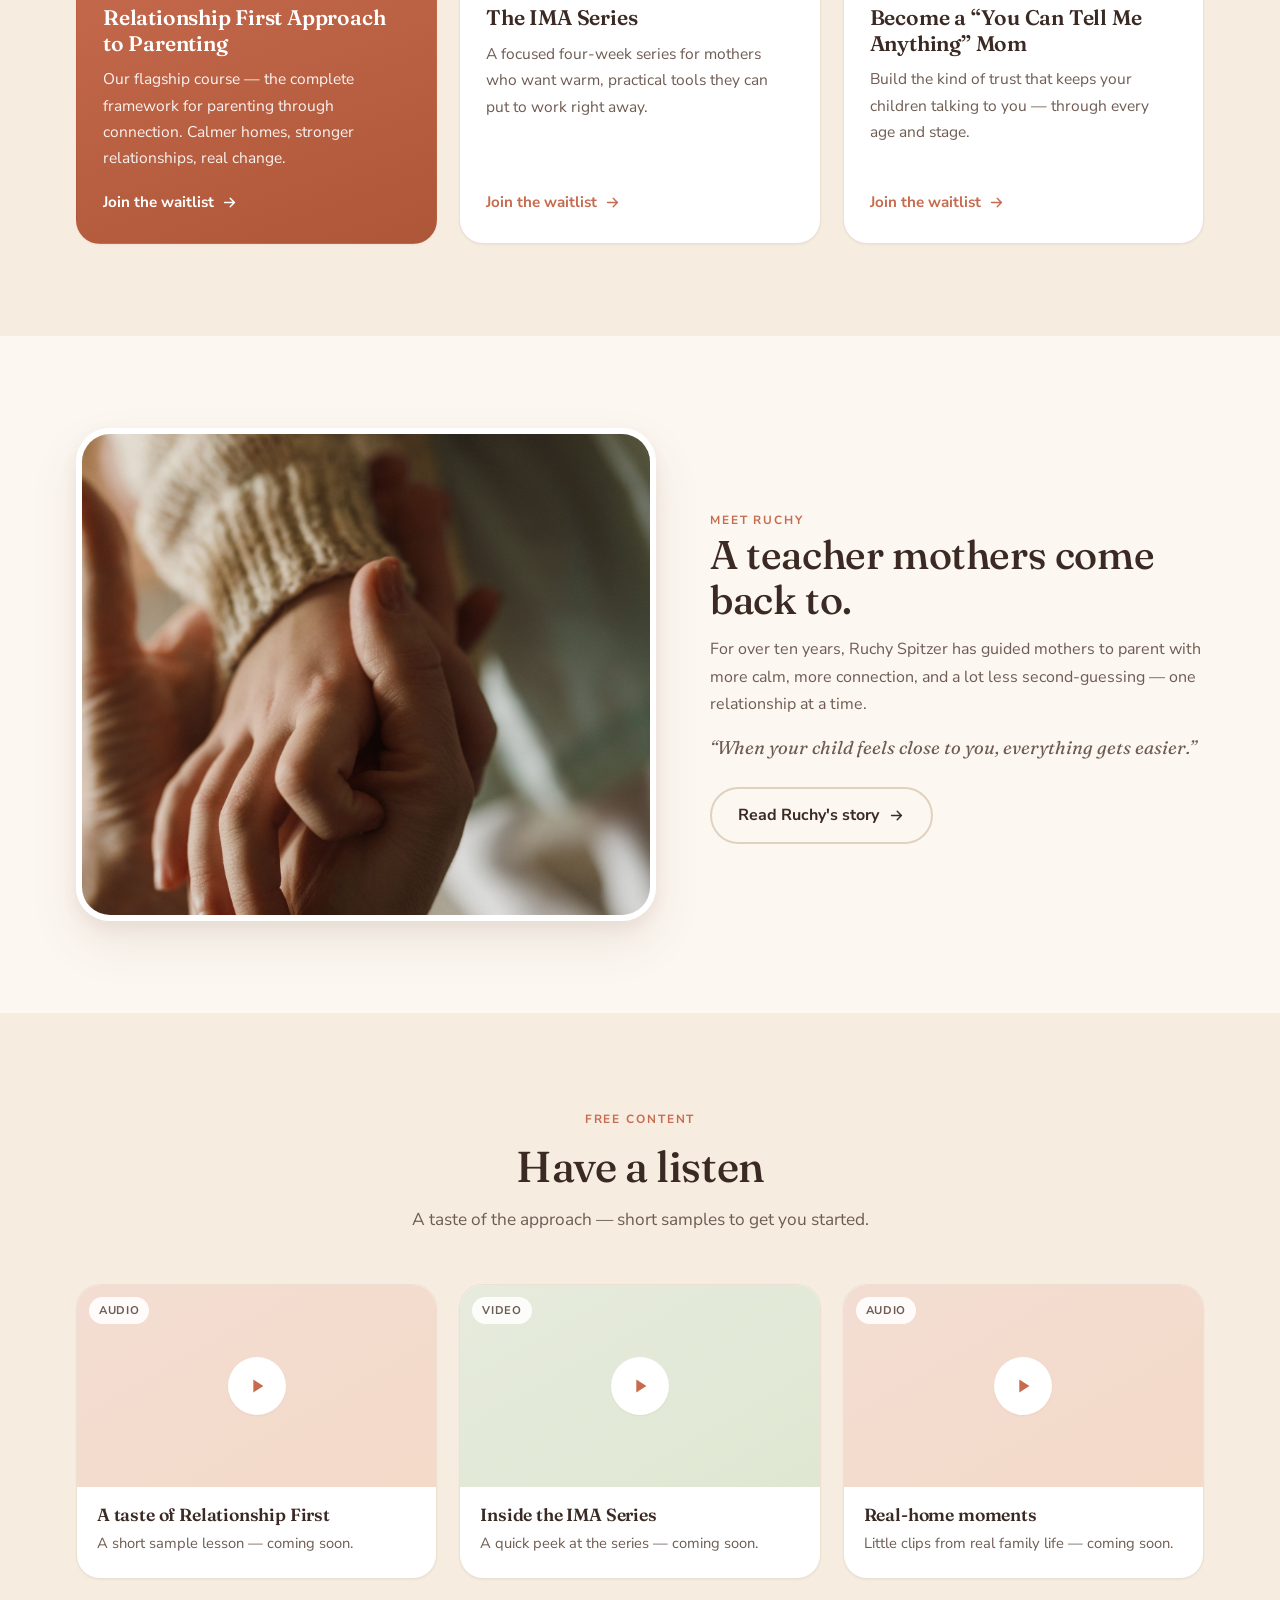
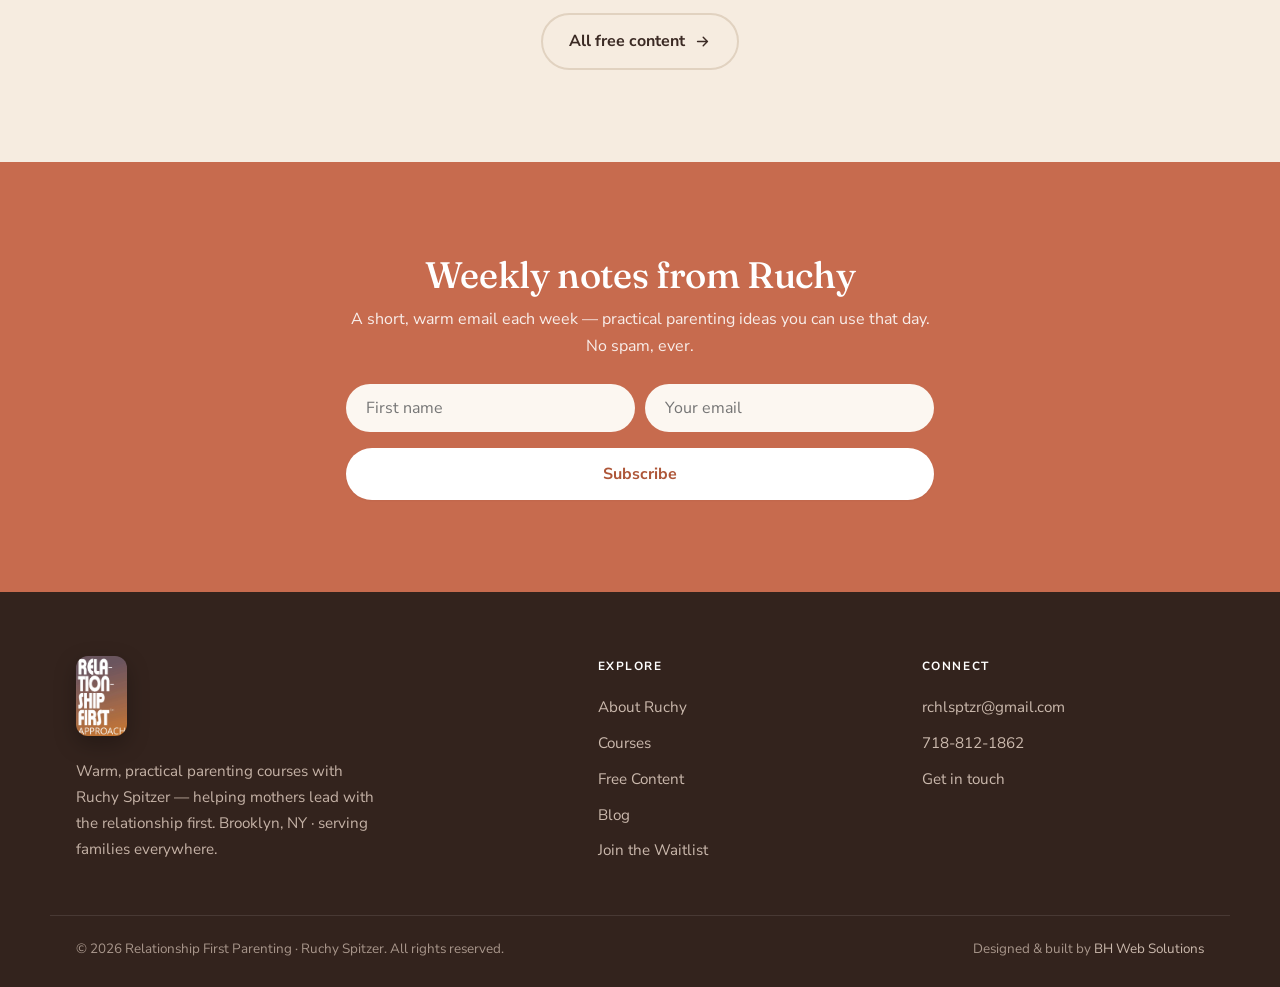
==== commit 0d093101: "Use client's real logo (Relationship First Approach) + retire placeholder mark - Add her actual logo" ====
--- a/index.html
+++ b/index.html
@@ -17,11 +17,10 @@
 <script type="application/ld+json">{"@context":"https://schema.org","@type":"Organization","name":"Relationship First Parenting","alternateName":"Ruchy Spitzer Parenting","founder":{"@type":"Person","name":"Ruchy Spitzer"},"url":"https://relationshipfirstparenting.com/","email":"rchlsptzr@gmail.com","telephone":"+1-718-812-1862","description":"Warm, practical parenting courses by Ruchy Spitzer — leading with the relationship first."}</script>
 </head>
 <body>
-<svg width="0" height="0" aria-hidden="true" style="position:absolute"><defs><clipPath id="rfL" clipPathUnits="objectBoundingBox"><rect x="0" y="0" width=".5" height="1"/></clipPath><clipPath id="rfR" clipPathUnits="objectBoundingBox"><rect x=".5" y="0" width=".5" height="1"/></clipPath></defs></svg>
 <nav class="nav" id="nav">
   <div class="in">
     <a href="index.html" class="brand" aria-label="Relationship First Parenting home">
-      <span class="brand__mark"><svg viewBox="0 0 64 64" aria-hidden="true"><circle cx="32" cy="32" r="22" fill="none" stroke="#C76B4E" stroke-width="4.6" stroke-linecap="round" stroke-dasharray="120 18" transform="rotate(-108 32 32)"/><g transform="translate(17 18) scale(1.25)"><path d="M12 21s-8-4.9-8-11a5 5 0 0 1 8-3.5A5 5 0 0 1 20 10c0 6.1-8 11-8 11Z" fill="#C76B4E" clip-path="url(#rfL)"/><path d="M12 21s-8-4.9-8-11a5 5 0 0 1 8-3.5A5 5 0 0 1 20 10c0 6.1-8 11-8 11Z" fill="#7E9A6E" clip-path="url(#rfR)"/></g></svg></span>
+      
       <span class="brand__txt">Relationship First<small>Parenting · Ruchy Spitzer</small></span>
     </a>
     <ul class="nav__links">
@@ -58,8 +57,7 @@
       <div class="note"><svg width=18 height=18 style=color:var(--clay) viewBox="0 0 24 24" fill="currentColor"><path d="M12 21s-8-4.9-8-11a5 5 0 0 1 8-3.5A5 5 0 0 1 20 10c0 6.1-8 11-8 11Z"/></svg> <span>Loved by mothers for <b>10+ years</b></span></div>
     </div>
     <div class="hero__art rv rd1">
-      <div class="frame"><img src="assets/img/hero.jpg" alt="A parent and child holding hands"></div>
-      <div class="tag"><b>3</b><span>signature courses</span></div>
+      <div class="hero__logo"><img src="assets/img/logo.jpg" alt="Relationship First Approach™ — parenting with Ruchy Spitzer"></div>
     </div>
   </div>
 </header>
@@ -131,7 +129,7 @@
 <footer class="foot">
   <div class="in foot__grid">
     <div>
-      <a href="index.html" class="brand"><span class="brand__mark"><svg viewBox="0 0 64 64" aria-hidden="true"><circle cx="32" cy="32" r="22" fill="none" stroke="#C76B4E" stroke-width="4.6" stroke-linecap="round" stroke-dasharray="120 18" transform="rotate(-108 32 32)"/><g transform="translate(17 18) scale(1.25)"><path d="M12 21s-8-4.9-8-11a5 5 0 0 1 8-3.5A5 5 0 0 1 20 10c0 6.1-8 11-8 11Z" fill="#C76B4E" clip-path="url(#rfL)"/><path d="M12 21s-8-4.9-8-11a5 5 0 0 1 8-3.5A5 5 0 0 1 20 10c0 6.1-8 11-8 11Z" fill="#7E9A6E" clip-path="url(#rfR)"/></g></svg></span><span class="brand__txt">Relationship First<small>Parenting · Ruchy Spitzer</small></span></a>
+      <a href="index.html" class="foot__brand" aria-label="Relationship First Approach — Ruchy Spitzer"><img src="assets/img/logo.jpg" alt="Relationship First Approach — Ruchy Spitzer"></a>
       <p class="foot__about">Warm, practical parenting courses with Ruchy Spitzer — helping mothers lead with the relationship first. Brooklyn, NY · serving families everywhere.</p>
     </div>
     <div>
--- a/assets/site.css
+++ b/assets/site.css
@@ -231,3 +231,10 @@
 }
 @media(prefers-reduced-motion:reduce){*{animation:none!important;transition:none!important}.rv{opacity:1;transform:none}}
 :focus-visible{outline:3px solid var(--clay);outline-offset:2px;border-radius:6px}
+
+/* ===== real brand logo (Relationship First Approach) ===== */
+.hero__logo{max-width:330px;margin:0 auto;border-radius:20px;overflow:hidden;box-shadow:var(--sh-lg);border:6px solid #fff}
+.hero__logo img{width:100%;height:auto;display:block}
+.foot__brand{display:inline-block;line-height:0}
+.foot__brand img{height:80px;width:auto;border-radius:12px;box-shadow:0 8px 22px rgba(0,0,0,.28)}
+@media(max-width:920px){.hero__logo{max-width:260px}}
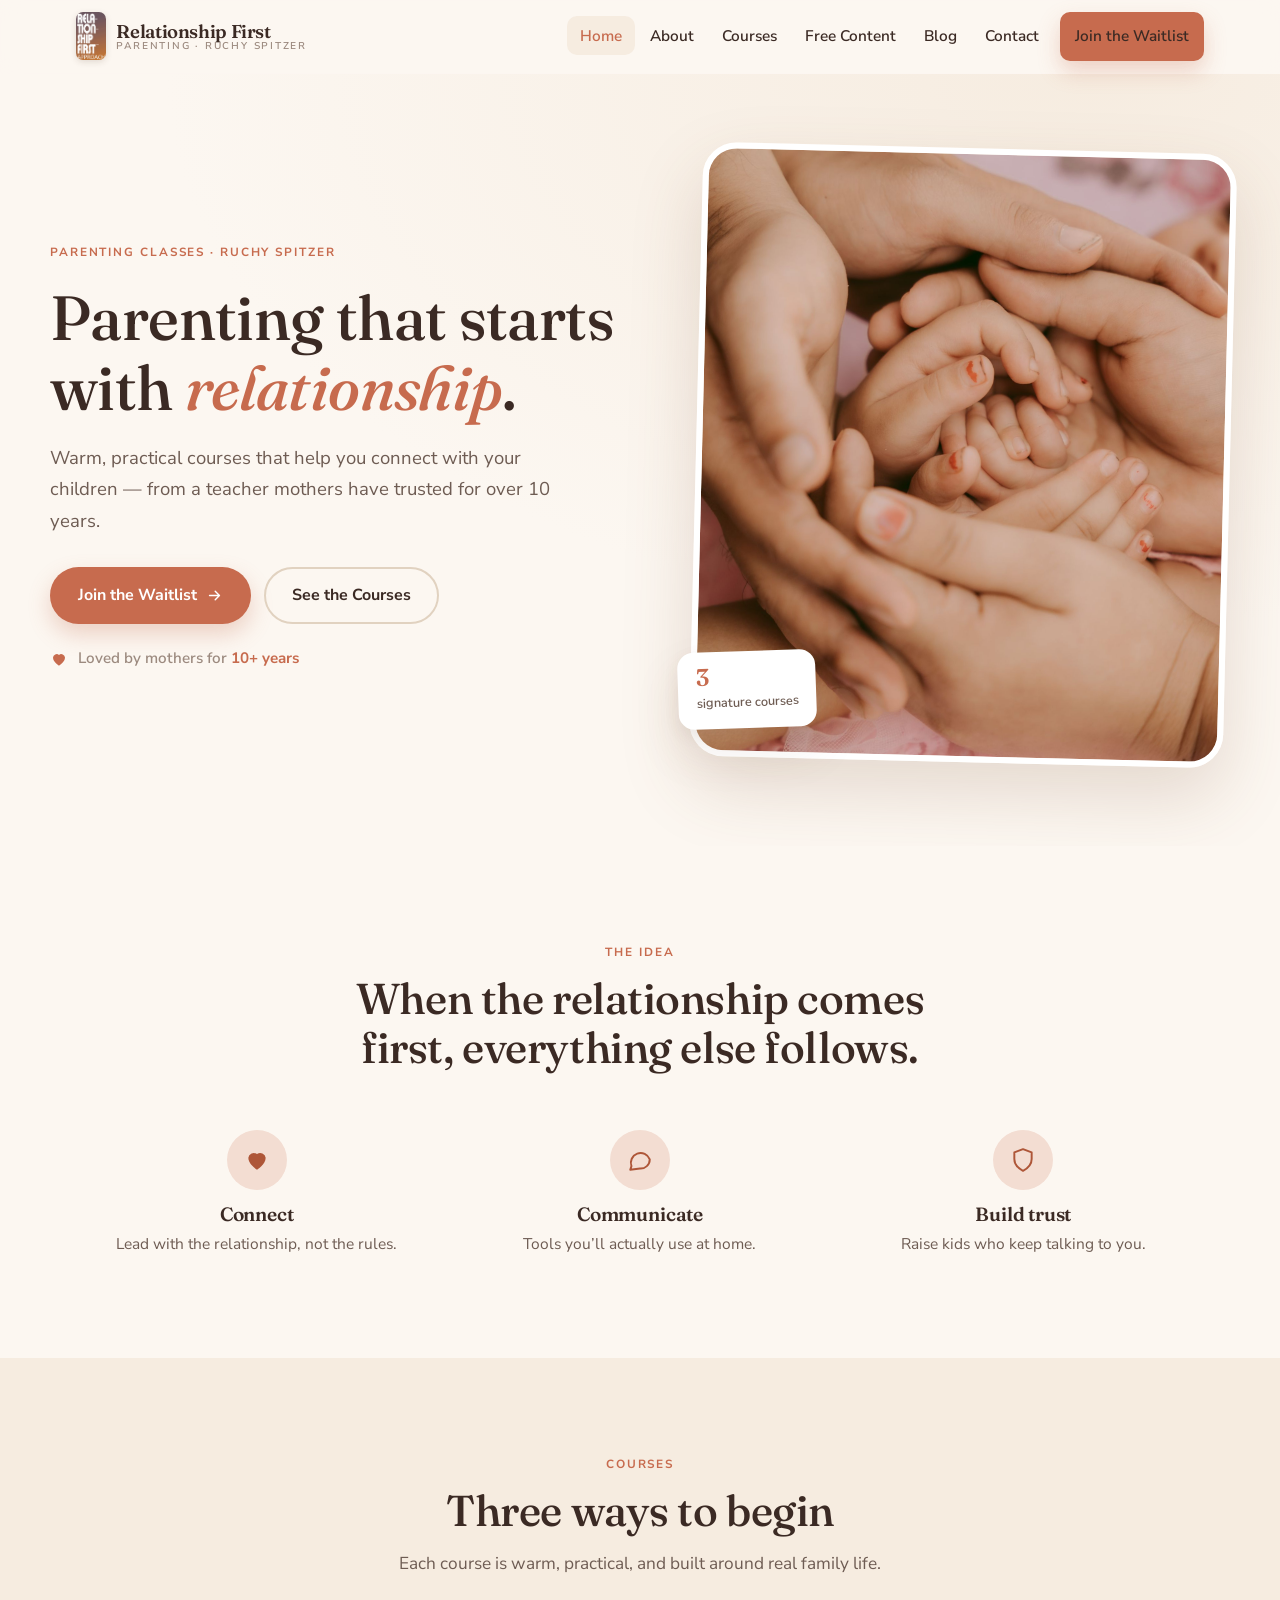
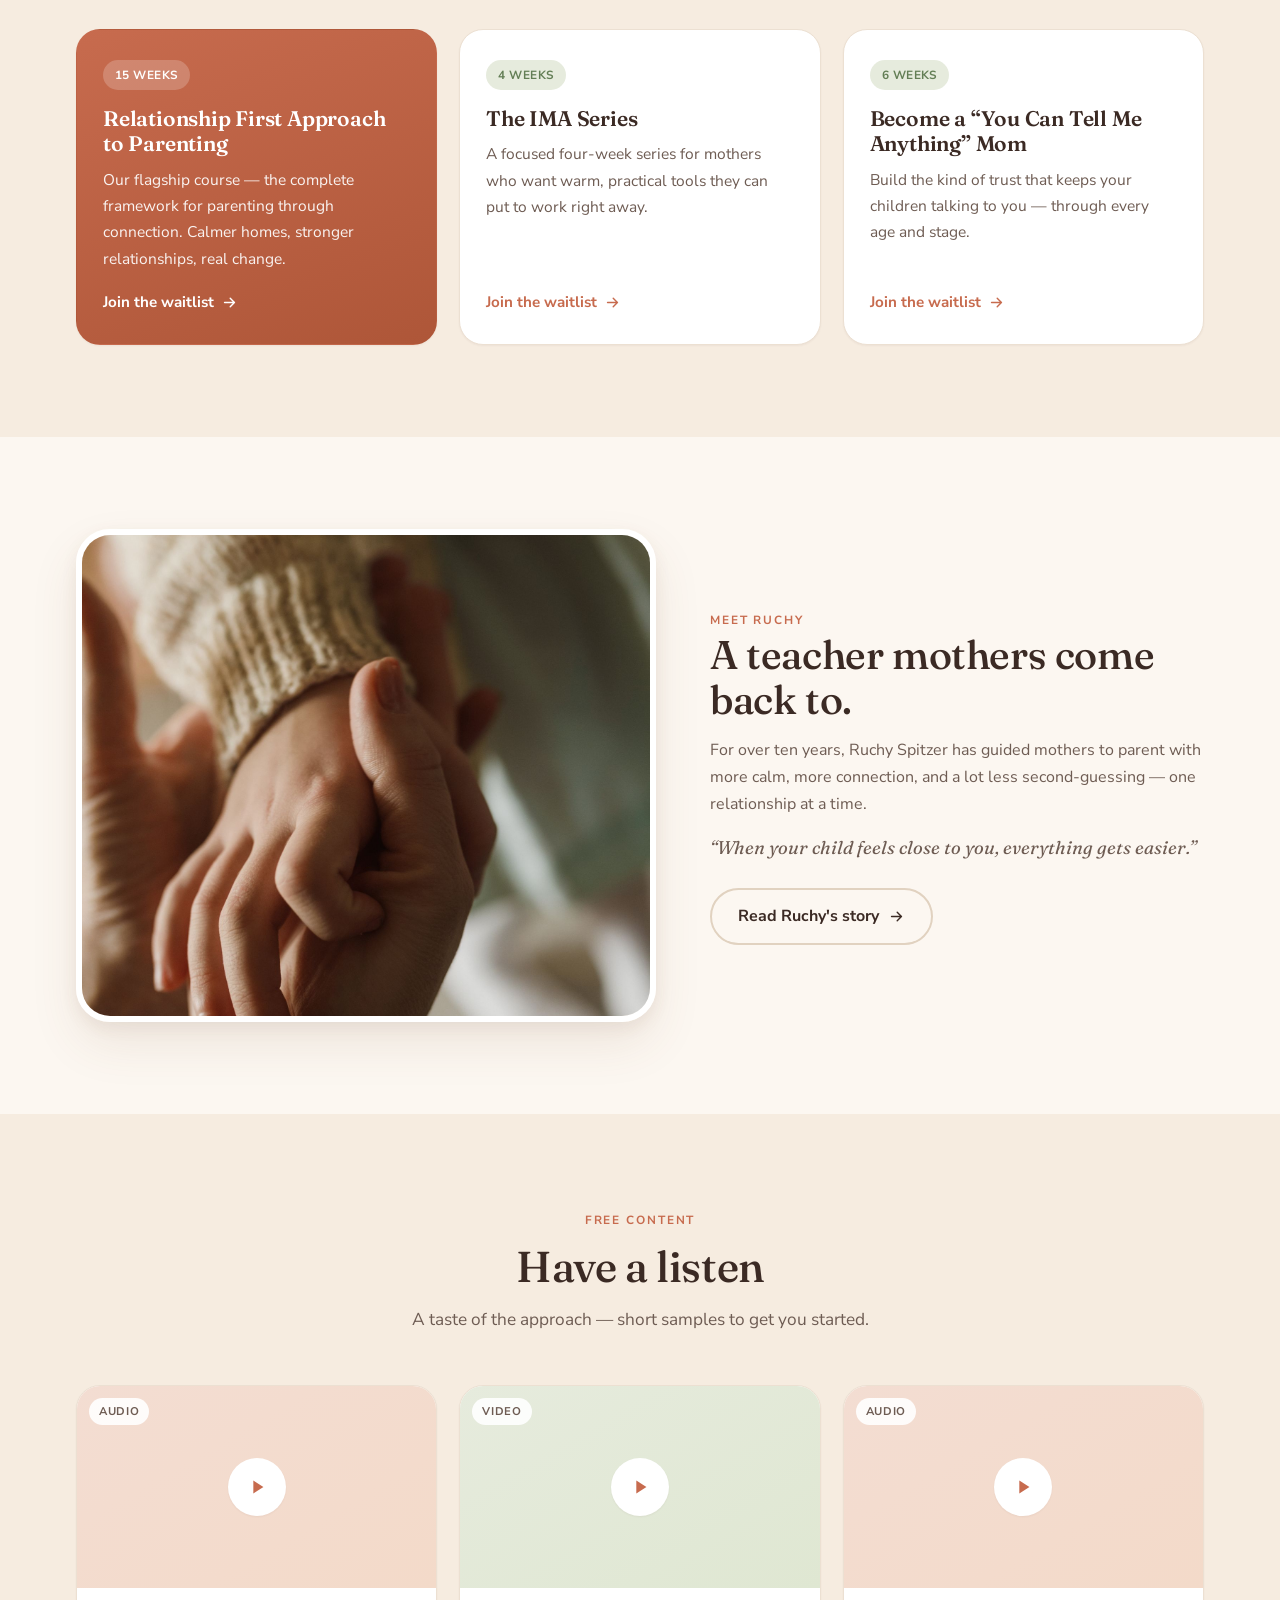
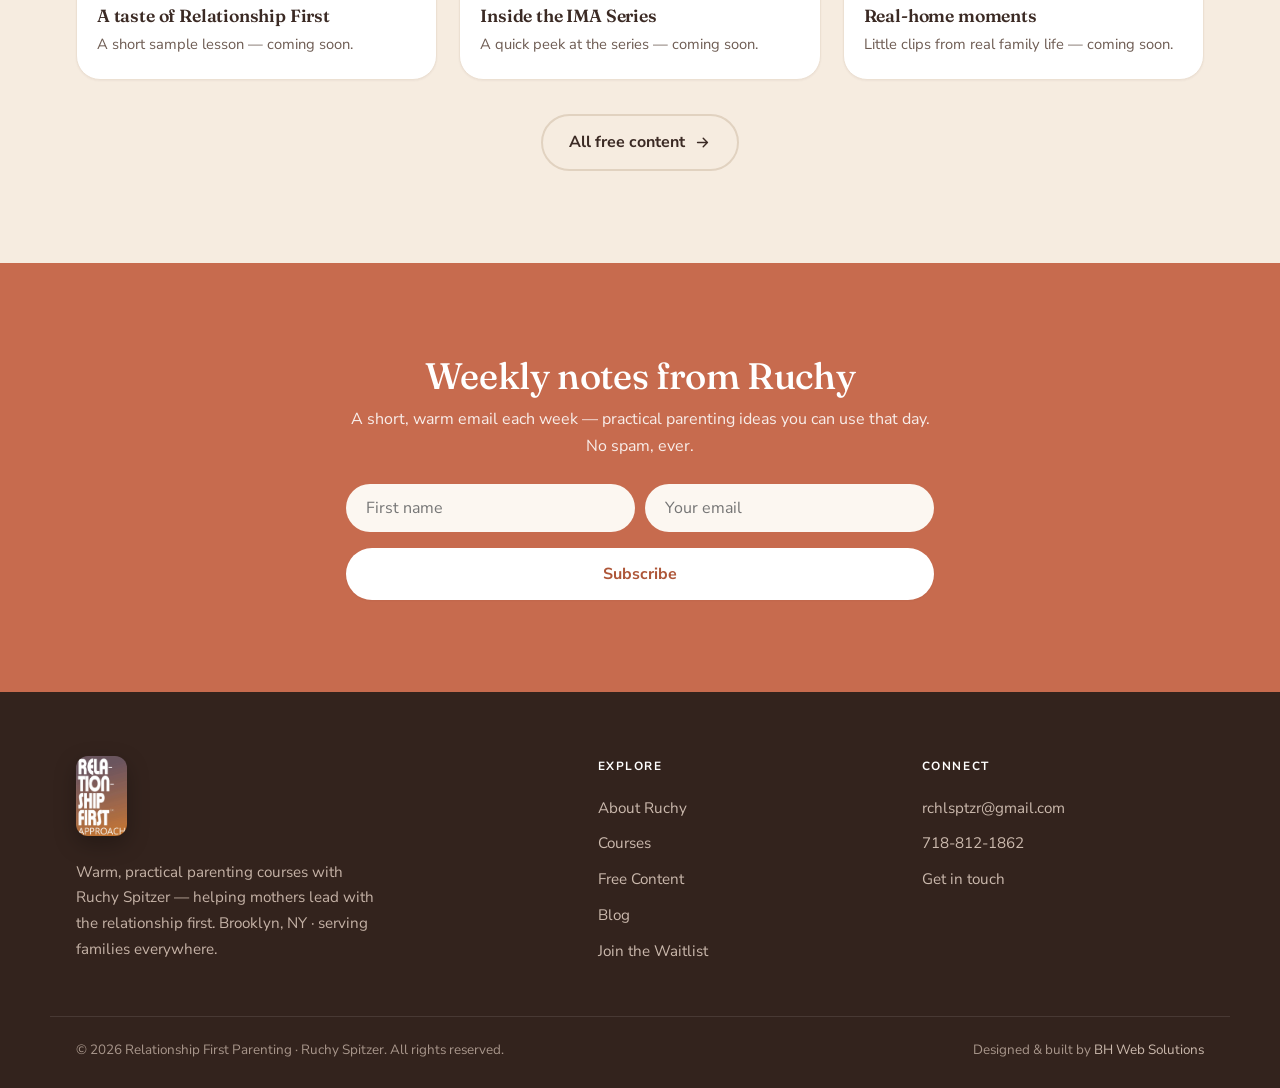
==== commit fff4ba16: "Header: add logo (logo+wordmark lockup); restore warm photo in hero - Put her logo in the nav as a c" ====
--- a/index.html
+++ b/index.html
@@ -19,10 +19,7 @@
 <body>
 <nav class="nav" id="nav">
   <div class="in">
-    <a href="index.html" class="brand" aria-label="Relationship First Parenting home">
-      
-      <span class="brand__txt">Relationship First<small>Parenting · Ruchy Spitzer</small></span>
-    </a>
+    <a href="index.html" class="brand" aria-label="Relationship First Approach — Ruchy Spitzer"><img class="brand__logo" src="assets/img/logo.jpg" alt="Relationship First Approach"><span class="brand__txt">Relationship First<small>Parenting · Ruchy Spitzer</small></span></a>
     <ul class="nav__links">
       <li><a href="index.html" aria-current="page">Home</a></li>
       <li><a href="about.html">About</a></li>
@@ -57,7 +54,8 @@
       <div class="note"><svg width=18 height=18 style=color:var(--clay) viewBox="0 0 24 24" fill="currentColor"><path d="M12 21s-8-4.9-8-11a5 5 0 0 1 8-3.5A5 5 0 0 1 20 10c0 6.1-8 11-8 11Z"/></svg> <span>Loved by mothers for <b>10+ years</b></span></div>
     </div>
     <div class="hero__art rv rd1">
-      <div class="hero__logo"><img src="assets/img/logo.jpg" alt="Relationship First Approach™ — parenting with Ruchy Spitzer"></div>
+      <div class="frame"><img src="assets/img/hero.jpg" alt="A parent and child holding hands"></div>
+      <div class="tag"><b>3</b><span>signature courses</span></div>
     </div>
   </div>
 </header>
--- a/assets/site.css
+++ b/assets/site.css
@@ -238,3 +238,7 @@
 .foot__brand{display:inline-block;line-height:0}
 .foot__brand img{height:80px;width:auto;border-radius:12px;box-shadow:0 8px 22px rgba(0,0,0,.28)}
 @media(max-width:920px){.hero__logo{max-width:260px}}
+
+/* header logo (client's real logo, sized for the nav) */
+.brand__logo{height:48px;width:auto;display:block;border-radius:7px;box-shadow:0 2px 6px rgba(75,45,30,.15)}
+@media(max-width:620px){.brand__logo{height:42px}.brand__txt{font-size:1.02rem}}
